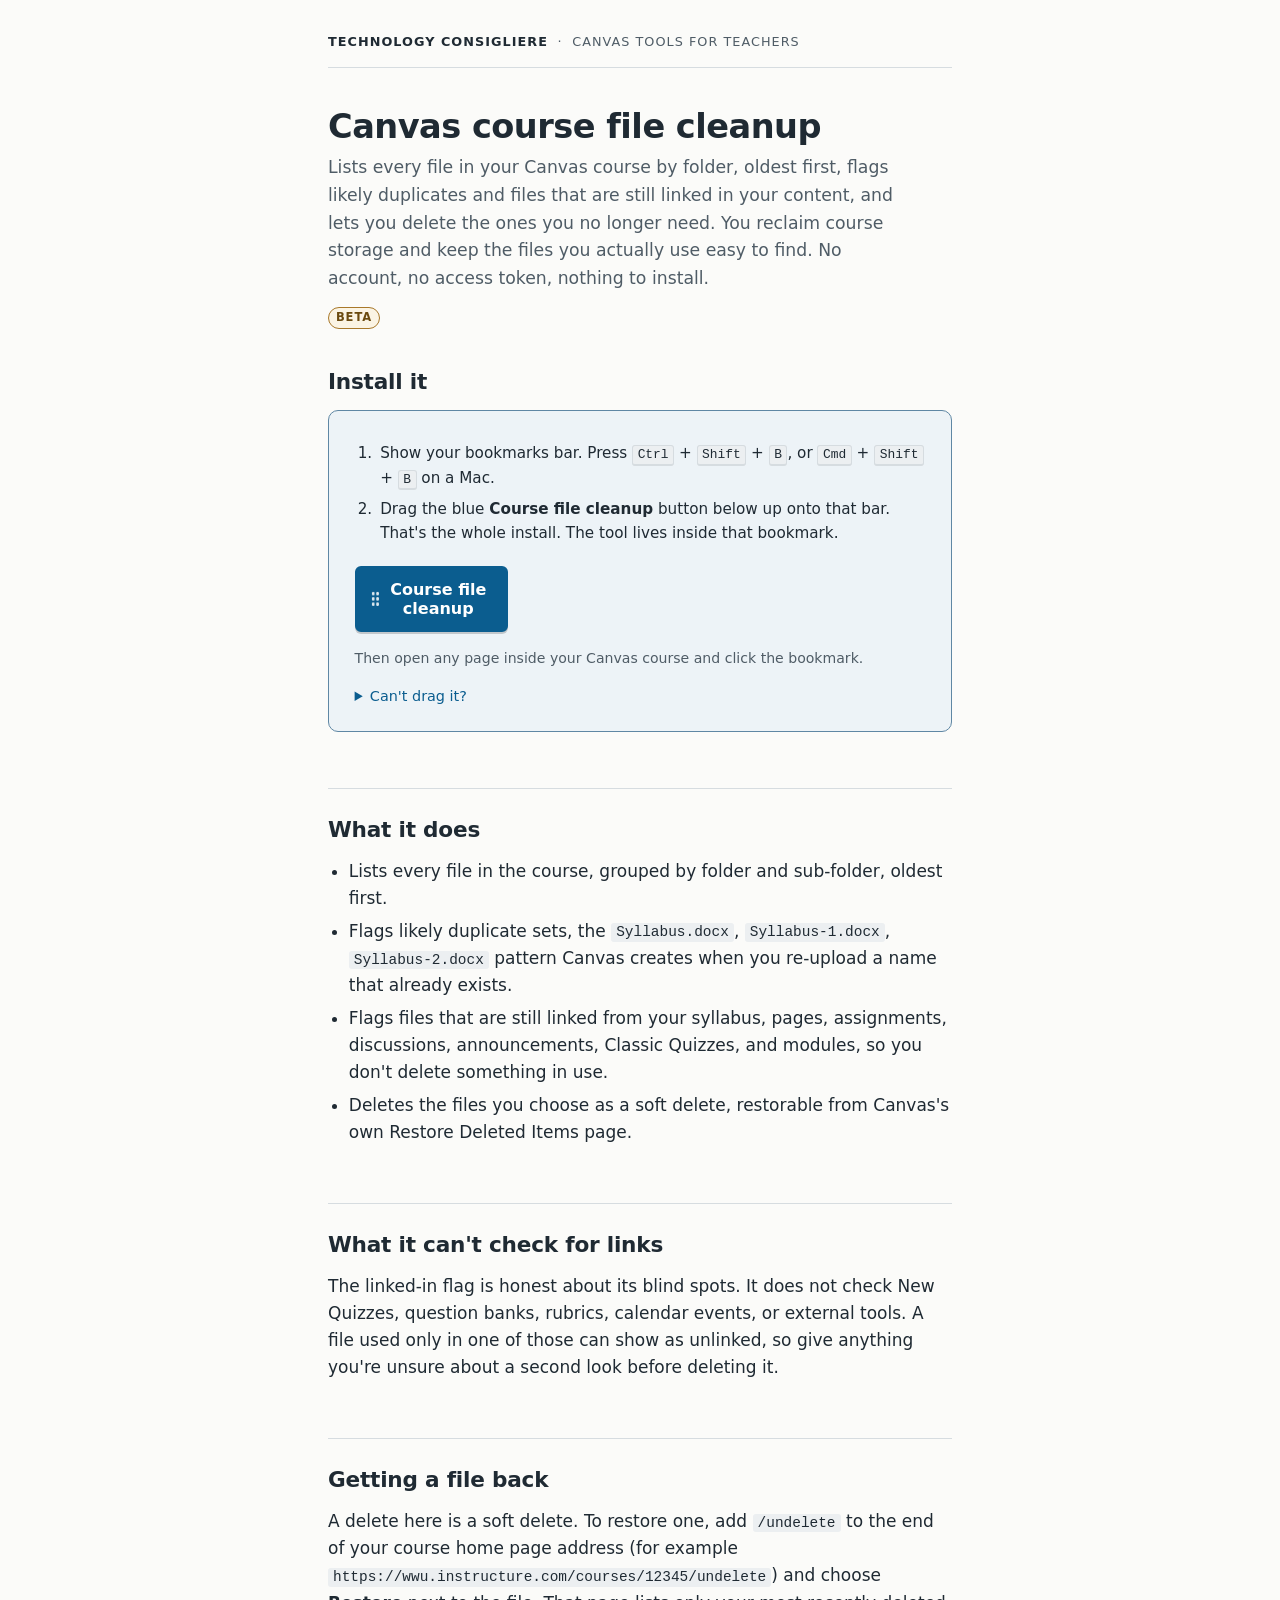
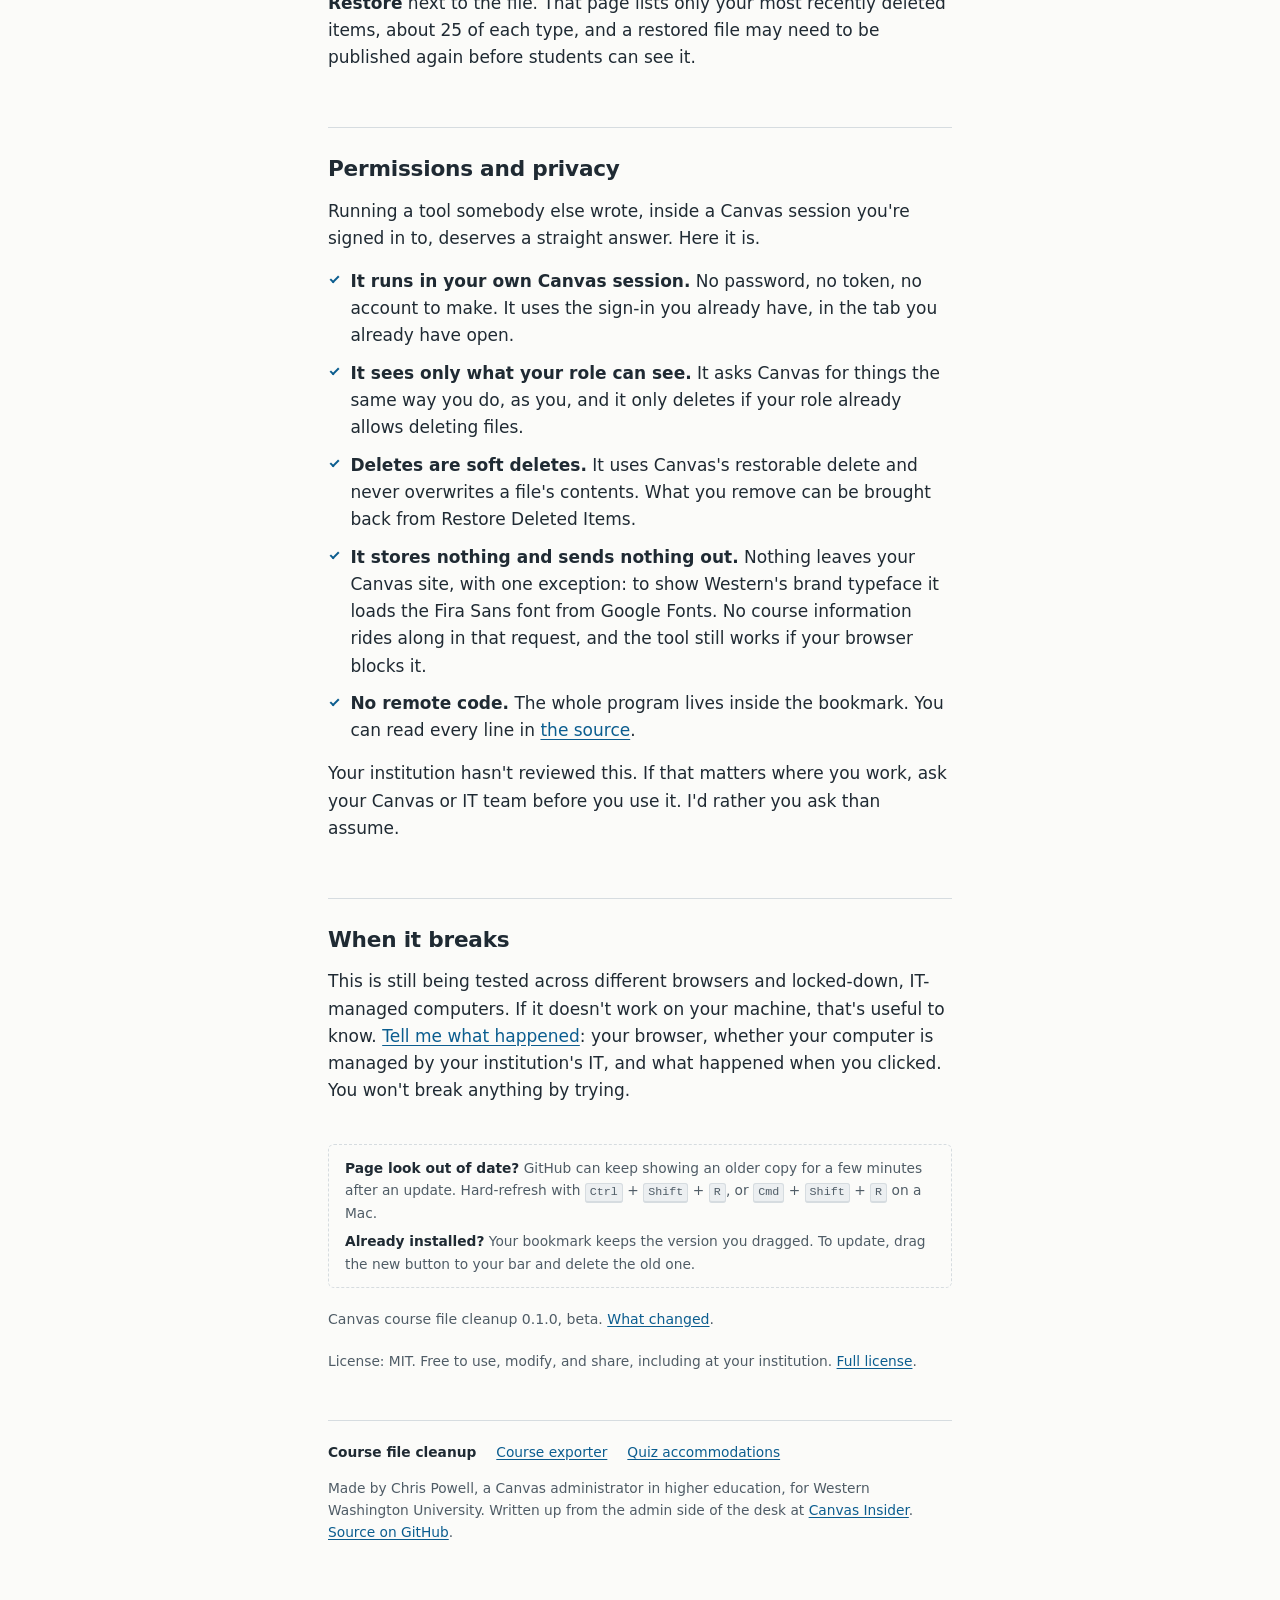
==== index.html @ 3b4cde3e "CanvCleanup 0.1.0: Canvas course file cleanup bookmarklet Teacher-facing tool to list course files b" ====
<!doctype html>
<html lang="en">
<head>
<meta charset="utf-8">
<meta name="viewport" content="width=device-width, initial-scale=1">
<title>Canvas course file cleanup · Technology Consigliere</title>
<meta http-equiv="refresh" content="0; url=teacher/install-filecleanup.html">
<link rel="canonical" href="teacher/install-filecleanup.html">
</head>
<body>
<p>Redirecting to <a href="teacher/install-filecleanup.html">the Canvas course file cleanup install page</a>.</p>
</body>
</html>
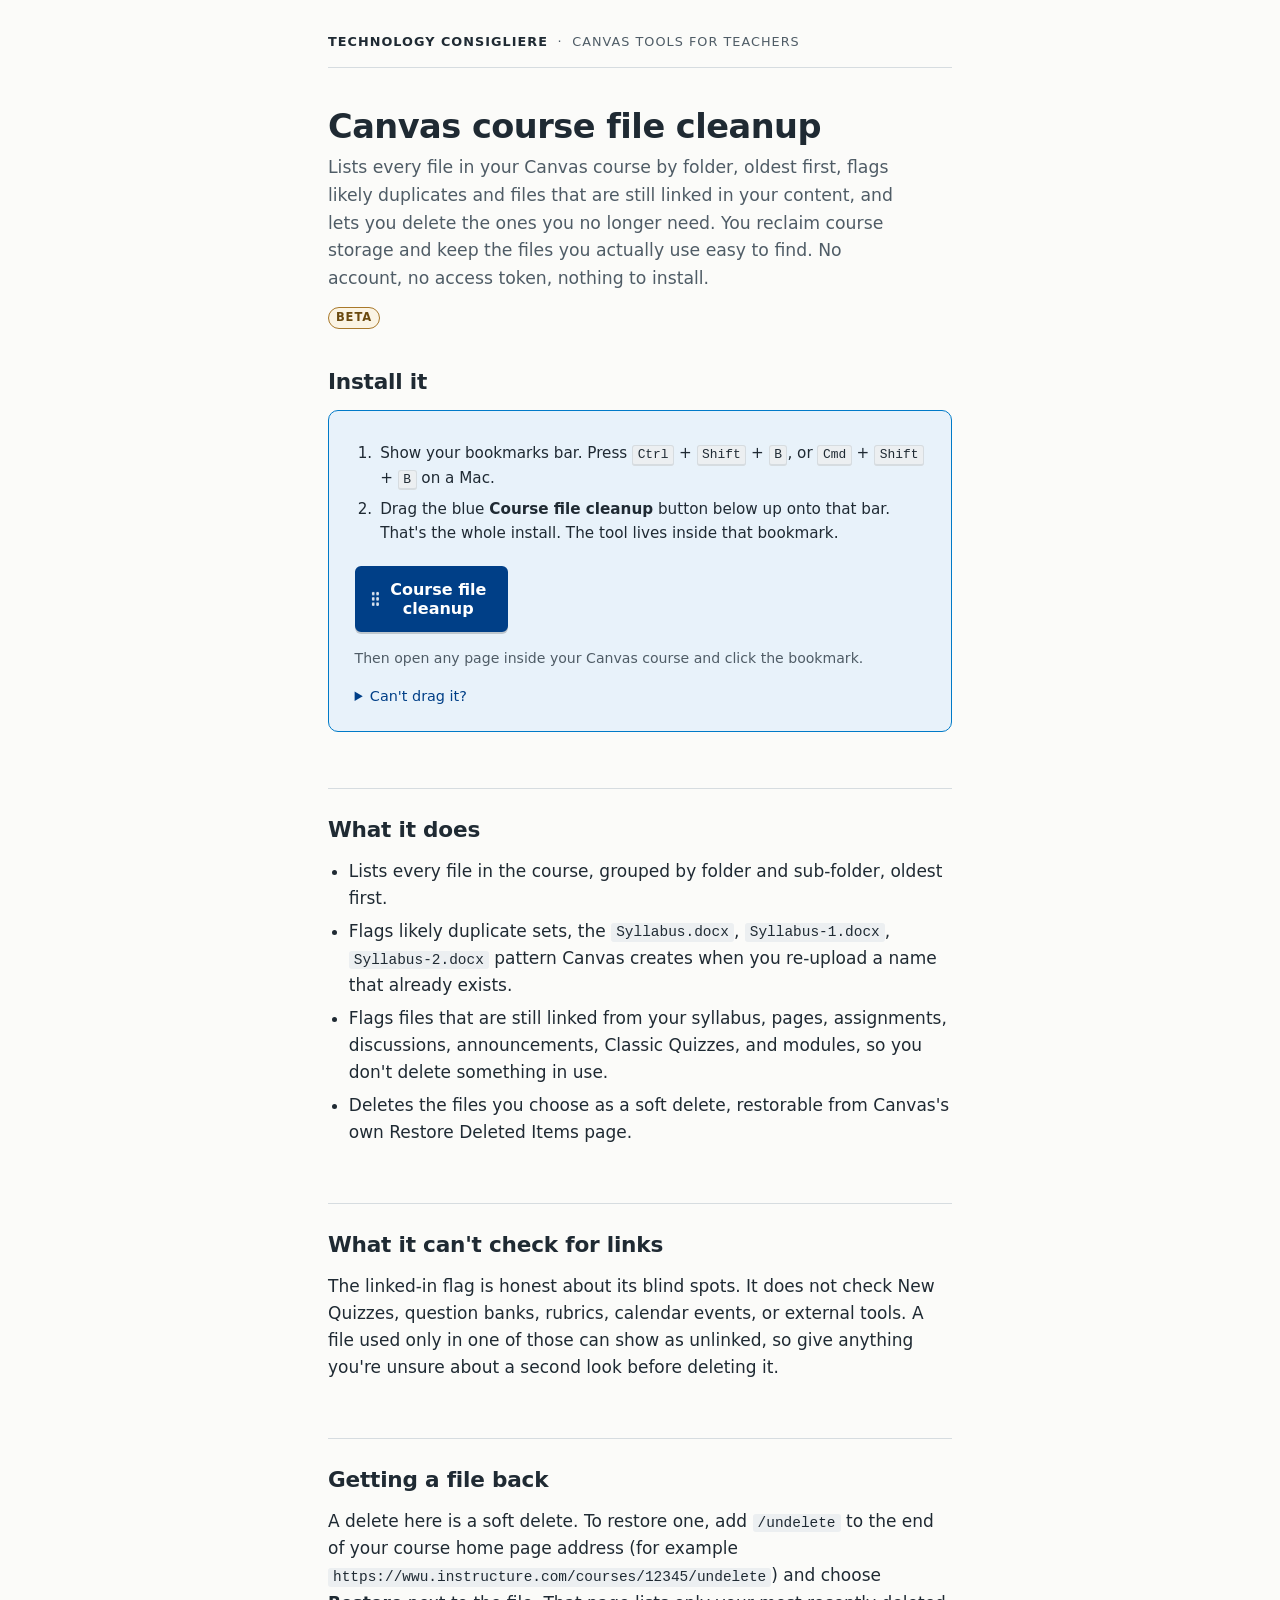
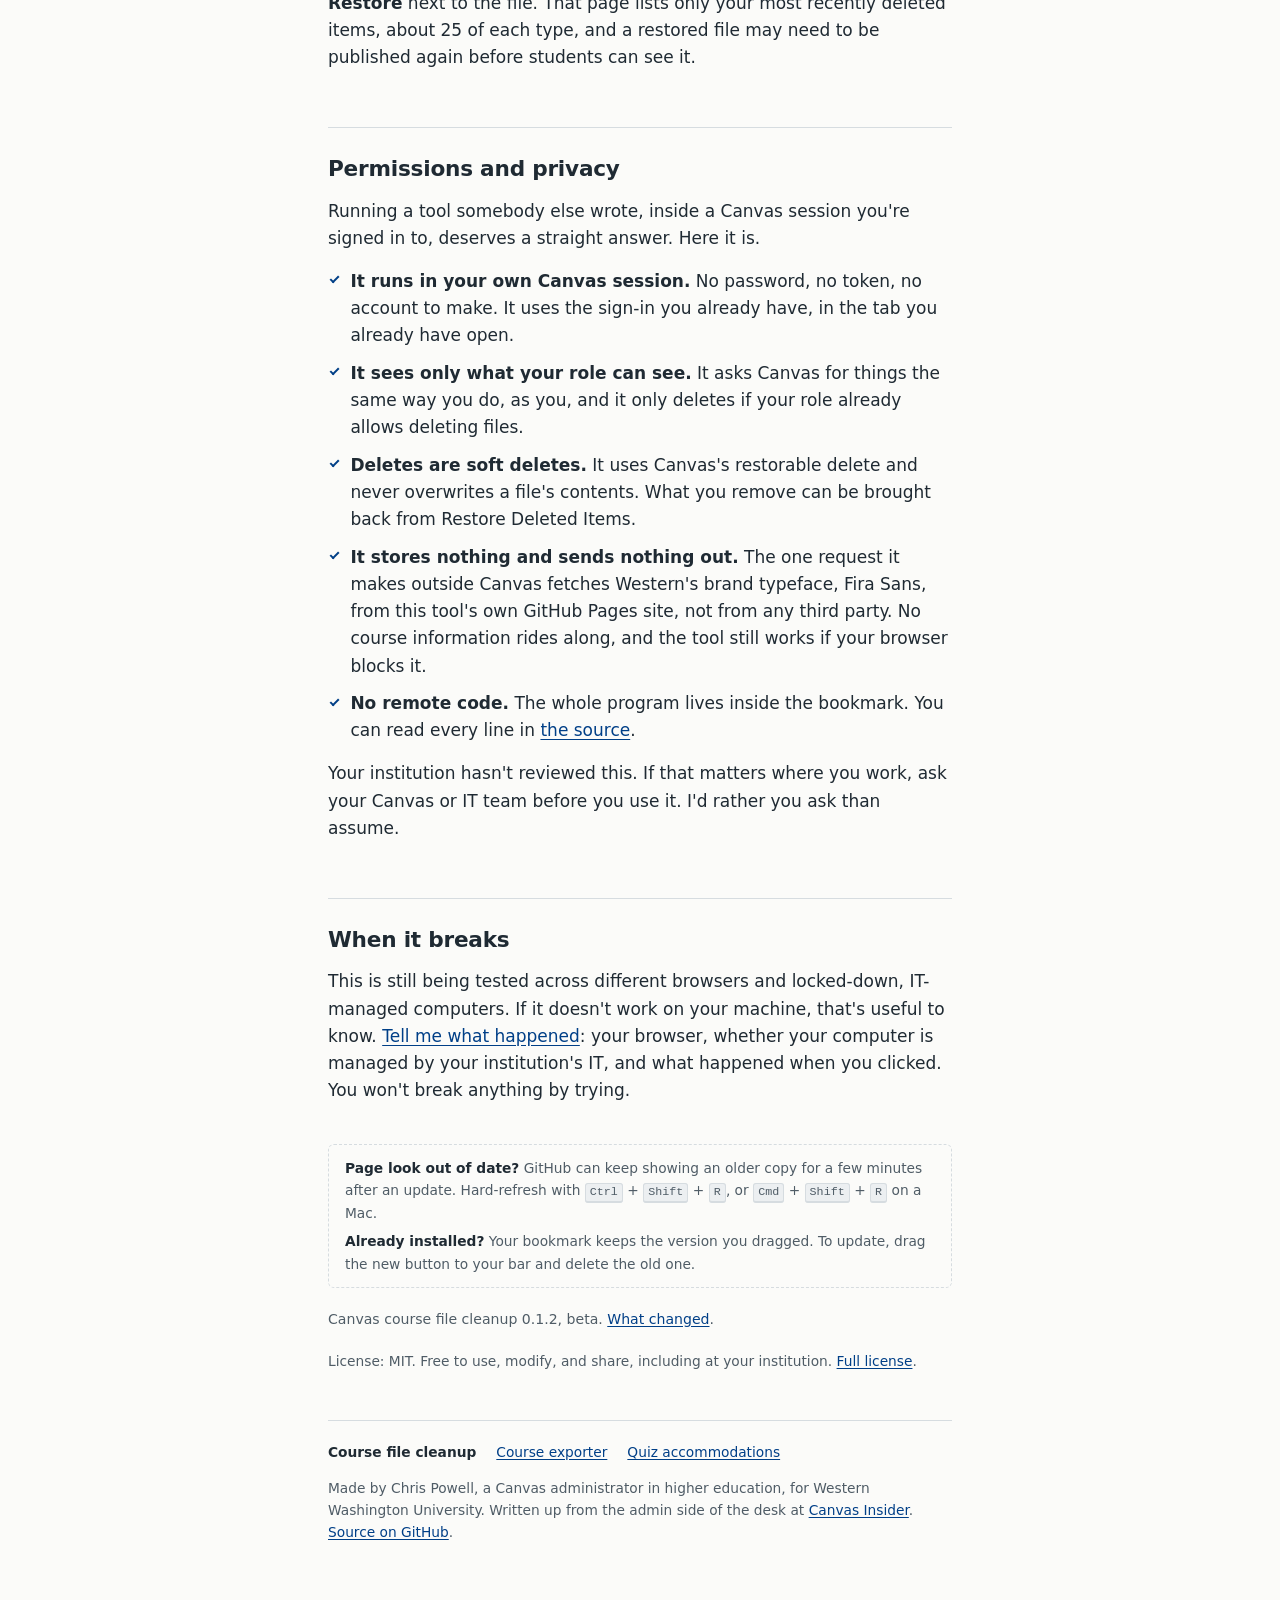
==== commit d79cdccb: "Short URL: install page now lives at the repo root The old /teacher/ address redirects here, so link" ====
--- a/index.html
+++ b/index.html
@@ -3,11 +3,393 @@
 <head>
 <meta charset="utf-8">
 <meta name="viewport" content="width=device-width, initial-scale=1">
+<meta name="color-scheme" content="light dark">
+<link rel="canonical" href="https://techconsigliere.github.io/CanvCleanup/">
 <title>Canvas course file cleanup · Technology Consigliere</title>
-<meta http-equiv="refresh" content="0; url=teacher/install-filecleanup.html">
-<link rel="canonical" href="teacher/install-filecleanup.html">
+<meta name="description" content="List every file in a Canvas course by folder, flag duplicates and files still linked in your content, and delete the ones you no longer need. Reclaim course storage. One bookmark, no account, no token.">
+<!-- TC:STYLE -->
+<style>
+/* Fira Sans (SIL OFL), self-hosted and subsetted. WWU brand face, zero external calls. */
+@font-face{font-family:"Fira Sans";font-style:normal;font-weight:400;font-display:swap;src:url("/CanvCleanup/fonts/FiraSans-Regular.woff") format("woff");}
+@font-face{font-family:"Fira Sans";font-style:normal;font-weight:500;font-display:swap;src:url("/CanvCleanup/fonts/FiraSans-Medium.woff") format("woff");}
+@font-face{font-family:"Fira Sans";font-style:normal;font-weight:600;font-display:swap;src:url("/CanvCleanup/fonts/FiraSans-SemiBold.woff") format("woff");}
+@font-face{font-family:"Fira Sans";font-style:normal;font-weight:700;font-display:swap;src:url("/CanvCleanup/fonts/FiraSans-Bold.woff") format("woff");}
+
+/* tc-design 1.0.0
+   Technology Consigliere install-page system.
+   Canonical copy. tc_build.py inlines this into every page between the
+   TC:STYLE markers, so each published page is one self-contained file:
+   no external stylesheet, no web fonts, no JavaScript. Edit here, rebuild,
+   never hand-edit the inlined copy. */
+
+:root {
+  color-scheme: light dark;
+
+  --tc-paper: #fbfbf9;
+  --tc-surface: #ffffff;
+  --tc-ink: #1f2a33;
+  --tc-muted: #4f5c66;
+  --tc-rule: #d6dce0;
+  --tc-accent: #003f87;
+  --tc-accent-ink: #ffffff;
+  --tc-accent-hover: #002f66;
+  --tc-wash: #e8f2fa;
+  --tc-wash-rule: #007ac8;
+  --tc-code-bg: #eceff1;
+  --tc-caution-bg: #fbf4e4;
+  --tc-caution-rule: #a8782a;
+  --tc-caution-ink: #6b4a0f;
+  --tc-danger-bg: #fbeef0;
+  --tc-danger-rule: #b4233c;
+  --tc-danger-ink: #8c1a2e;
+  --tc-focus: #003f87;
+
+  /* Sans everywhere: the "serif" slot is mapped to the sans stack on purpose. */
+  --tc-serif: "Fira Sans", system-ui, -apple-system, "Segoe UI", Roboto, Arial, sans-serif;
+  --tc-sans: "Fira Sans", system-ui, -apple-system, "Segoe UI", Roboto, Arial, sans-serif;
+  --tc-mono: ui-monospace, "Cascadia Mono", Consolas, Menlo, monospace;
+
+  --tc-measure: 42rem;
+  --tc-radius: 6px;
+}
+
+@media (prefers-color-scheme: dark) {
+  :root:not([data-theme="light"]) {
+    --tc-paper: #14181b;
+    --tc-surface: #1b2126;
+    --tc-ink: #e4e8eb;
+    --tc-muted: #a7b2ba;
+    --tc-rule: #313a41;
+    --tc-accent: #7cbde8;
+    --tc-accent-ink: #0c1a24;
+    --tc-accent-hover: #a3d2f1;
+    --tc-wash: #182630;
+    --tc-wash-rule: #4f7896;
+    --tc-code-bg: #242b31;
+    --tc-caution-bg: #2a2416;
+    --tc-caution-rule: #c9a24a;
+    --tc-caution-ink: #e8cb85;
+    --tc-danger-bg: #2e1a1f;
+    --tc-danger-rule: #e0697f;
+    --tc-danger-ink: #f2a3b1;
+    --tc-focus: #a3d2f1;
+  }
+}
+:root[data-theme="dark"] {
+  --tc-paper: #14181b;
+  --tc-surface: #1b2126;
+  --tc-ink: #e4e8eb;
+  --tc-muted: #a7b2ba;
+  --tc-rule: #313a41;
+  --tc-accent: #7cbde8;
+  --tc-accent-ink: #0c1a24;
+  --tc-accent-hover: #a3d2f1;
+  --tc-wash: #182630;
+  --tc-wash-rule: #4f7896;
+  --tc-code-bg: #242b31;
+  --tc-caution-bg: #2a2416;
+  --tc-caution-rule: #c9a24a;
+  --tc-caution-ink: #e8cb85;
+  --tc-danger-bg: #2e1a1f;
+  --tc-danger-rule: #e0697f;
+  --tc-danger-ink: #f2a3b1;
+  --tc-focus: #a3d2f1;
+}
+
+/* ---- Base ---- */
+*, *::before, *::after { box-sizing: border-box; }
+html { -webkit-text-size-adjust: 100%; }
+body {
+  margin: 0;
+  background: var(--tc-paper);
+  color: var(--tc-ink);
+  font: 17px/1.6 var(--tc-serif);
+}
+.tc-page { max-width: var(--tc-measure); margin: 0 auto; padding: 2rem 1.5rem 5rem; }
+p { margin: 0 0 1rem; }
+a { color: var(--tc-accent); text-underline-offset: 0.15em; }
+a:hover { color: var(--tc-accent-hover); }
+:focus-visible { outline: 3px solid var(--tc-focus); outline-offset: 3px; border-radius: 2px; }
+ul, ol { padding-left: 1.3rem; margin: 0 0 1rem; }
+li { margin: 0.35rem 0; }
+strong, b { font-weight: 650; }
+
+h1, h2, h3 { font-family: var(--tc-serif); font-weight: 600; color: var(--tc-ink); }
+h1 { font-size: 2.1rem; line-height: 1.15; letter-spacing: -0.015em; margin: 0 0 0.5rem; }
+h2 {
+  font-size: 1.35rem; line-height: 1.25; letter-spacing: -0.01em;
+  margin: 3.5rem 0 0.9rem; padding-top: 1.75rem; border-top: 1px solid var(--tc-rule);
+}
+h3 { font-size: 1.05rem; line-height: 1.3; margin: 2rem 0 0.4rem; }
+.tc-first { border-top: 0; padding-top: 0; margin-top: 2.5rem; }
+
+code, kbd {
+  font-family: var(--tc-mono); font-size: 0.85em;
+  background: var(--tc-code-bg); padding: 0.1em 0.35em; border-radius: 3px;
+}
+kbd { border: 1px solid var(--tc-rule); border-bottom-width: 2px; white-space: nowrap; }
+pre {
+  font-family: var(--tc-mono); font-size: 0.82rem; line-height: 1.5;
+  background: var(--tc-code-bg); padding: 0.9rem 1rem; border-radius: var(--tc-radius);
+  overflow-x: auto; margin: 0 0 1rem;
+}
+pre code { background: none; padding: 0; font-size: inherit; }
+
+/* UI text uses the sans stack; reading text stays serif. */
+.tc-mast, .tc-lede-row, .tc-steps, .tc-drag-note, .tc-facts, .tc-refresh,
+.tc-changelog, .tc-license, .tc-foot, .tc-badge, .tc-grab, .tc-skip, .tc-note__label {
+  font-family: var(--tc-sans);
+}
+
+/* ---- Skip link ---- */
+.tc-skip {
+  position: absolute; left: 1rem; top: -4rem; z-index: 10;
+  background: var(--tc-surface); color: var(--tc-accent);
+  padding: 0.5rem 0.9rem; border: 2px solid var(--tc-focus); border-radius: var(--tc-radius);
+}
+.tc-skip:focus { top: 1rem; }
+
+/* ---- Masthead: the family mark ---- */
+.tc-mast {
+  display: flex; flex-wrap: wrap; align-items: baseline; gap: 0.25rem 0.6rem;
+  font-size: 0.8rem; letter-spacing: 0.08em; text-transform: uppercase;
+  color: var(--tc-muted); padding-bottom: 0.9rem; margin-bottom: 2.5rem;
+  border-bottom: 1px solid var(--tc-rule);
+}
+.tc-mast a { color: var(--tc-ink); text-decoration: none; font-weight: 650; }
+.tc-mast a:hover { text-decoration: underline; }
+
+/* ---- Title block ---- */
+.tc-lede { color: var(--tc-muted); font-size: 1.08rem; max-width: 36rem; margin: 0 0 0.9rem; }
+.tc-lede-row { display: flex; flex-wrap: wrap; gap: 0.5rem; align-items: center; margin: 0 0 2rem; }
+
+/* ---- Beta badge ---- */
+.tc-badge {
+  display: inline-block; font-size: 0.72rem; font-weight: 700; line-height: 1;
+  letter-spacing: 0.08em; text-transform: uppercase;
+  padding: 0.35em 0.6em; border-radius: 999px;
+  color: var(--tc-caution-ink); background: var(--tc-caution-bg);
+  border: 1px solid var(--tc-caution-rule); vertical-align: 0.2em;
+}
+h2 .tc-badge, h1 .tc-badge { margin-left: 0.5rem; }
+
+/* ---- Install panel: the point of the page ---- */
+.tc-install {
+  background: var(--tc-wash); border: 1px solid var(--tc-wash-rule);
+  border-radius: 10px; padding: 1.5rem 1.6rem 1.4rem; margin: 0 0 1.25rem;
+}
+.tc-steps { margin: 0 0 1.25rem; padding-left: 1.4rem; font-size: 0.95rem; }
+.tc-steps li { margin: 0.4rem 0; padding-left: 0.2rem; }
+.tc-grab {
+  display: inline-flex; align-items: center; gap: 0.65rem;
+  background: var(--tc-accent); color: var(--tc-accent-ink);
+  border: 2px solid var(--tc-accent); border-radius: var(--tc-radius);
+  font-size: 1rem; font-weight: 700; text-decoration: none;
+  padding: 0.75rem 1.25rem 0.75rem 0.9rem; cursor: grab;
+  box-shadow: 0 2px 0 rgba(0, 0, 0, 0.18);
+}
+.tc-grab::before {
+  /* grip dots: decorative, never part of the bookmark name */
+  content: ""; flex: none; width: 0.55rem; height: 1rem; opacity: 0.85;
+  background-image: radial-gradient(currentColor 1.3px, transparent 1.6px);
+  background-size: 0.275rem 0.33rem;
+}
+.tc-grab:hover { background: var(--tc-accent-hover); border-color: var(--tc-accent-hover); color: var(--tc-accent-ink); }
+.tc-grab:active { cursor: grabbing; transform: translateY(1px); box-shadow: none; }
+.tc-grab:focus-visible { outline-offset: 4px; }
+.tc-drag-note { font-size: 0.88rem; color: var(--tc-muted); margin: 0.9rem 0 0; }
+.tc-grab__t { display: inline-block; line-height: 1.2; text-align: center; }
+.tc-install details { margin-top: 1rem; font-size: 0.9rem; font-family: var(--tc-sans); }
+.tc-install summary { cursor: pointer; color: var(--tc-accent); }
+.tc-install details p, .tc-install details ol { margin-top: 0.6rem; }
+
+/* ---- Facts: version, runs on, needs, last tested ---- */
+.tc-facts {
+  display: grid; grid-template-columns: max-content 1fr; gap: 0.2rem 1rem;
+  font-size: 0.88rem; color: var(--tc-muted);
+  border-left: 3px solid var(--tc-rule); padding: 0.2rem 0 0.2rem 0.9rem; margin: 0 0 1.75rem;
+}
+.tc-facts dt { color: var(--tc-ink); font-weight: 650; }
+.tc-facts dd { margin: 0; }
+
+/* ---- What it does / what it can't do ---- */
+.tc-scope { display: grid; gap: 0.5rem 2rem; margin: 0 0 1rem; }
+@media (min-width: 40rem) { .tc-scope { grid-template-columns: 1fr 1fr; } }
+.tc-scope h3 { margin-top: 1rem; }
+.tc-scope ul { font-size: 0.97rem; }
+
+/* ---- Notes: info, caution, danger ---- */
+.tc-note {
+  border-left: 4px solid var(--tc-wash-rule); background: var(--tc-wash);
+  padding: 1rem 1.15rem; margin: 1.5rem 0; font-size: 0.97rem; border-radius: 0 var(--tc-radius) var(--tc-radius) 0;
+}
+.tc-note > :last-child { margin-bottom: 0; }
+.tc-note__label {
+  display: block; font-size: 0.75rem; font-weight: 700; letter-spacing: 0.08em;
+  text-transform: uppercase; margin: 0 0 0.4rem;
+}
+.tc-note--caution { background: var(--tc-caution-bg); border-left-color: var(--tc-caution-rule); }
+.tc-note--caution .tc-note__label { color: var(--tc-caution-ink); }
+.tc-note--danger { background: var(--tc-danger-bg); border-left-color: var(--tc-danger-rule); }
+.tc-note--danger .tc-note__label { color: var(--tc-danger-ink); }
+
+/* ---- Permissions and privacy ---- */
+.tc-trust ul { list-style: none; padding: 0; }
+.tc-trust li { padding-left: 1.4rem; position: relative; margin: 0.65rem 0; }
+.tc-trust li::before {
+  content: ""; position: absolute; left: 0.1rem; top: 0.5em;
+  width: 0.55rem; height: 0.3rem; border: solid var(--tc-accent);
+  border-width: 0 0 2px 2px; transform: rotate(-45deg);
+}
+
+/* ---- Stale-page note ---- */
+.tc-refresh {
+  font-size: 0.86rem; color: var(--tc-muted);
+  border: 1px dashed var(--tc-rule); border-radius: var(--tc-radius);
+  padding: 0.75rem 1rem; margin: 2.5rem 0 0;
+}
+.tc-refresh p { margin: 0 0 0.4rem; }
+.tc-refresh p:last-child { margin: 0; }
+.tc-refresh strong { color: var(--tc-ink); }
+
+/* ---- Version and changelog ---- */
+.tc-changelog { font-size: 0.88rem; color: var(--tc-muted); margin: 1.25rem 0 0; }
+.tc-changelog summary { cursor: pointer; }
+.tc-changelog summary strong { color: var(--tc-ink); }
+.tc-changelog ul { margin-top: 0.6rem; }
+
+/* ---- License and footer ---- */
+.tc-license { font-size: 0.86rem; color: var(--tc-muted); margin: 1.25rem 0 0; }
+.tc-foot {
+  margin-top: 3rem; padding-top: 1.25rem; border-top: 1px solid var(--tc-rule);
+  font-size: 0.86rem; color: var(--tc-muted);
+}
+.tc-foot nav ul { list-style: none; padding: 0; margin: 0 0 0.9rem; display: flex; flex-wrap: wrap; gap: 0.3rem 1.25rem; }
+.tc-foot nav li { margin: 0; }
+.tc-foot [aria-current="page"] { color: var(--tc-ink); font-weight: 650; text-decoration: none; }
+.tc-foot p { margin: 0 0 0.4rem; }
+
+/* ---- Choice cards (switchboard pages) ---- */
+.tc-choices { display: grid; gap: 1rem; margin: 0 0 1.5rem; }
+@media (min-width: 40rem) { .tc-choices { grid-template-columns: 1fr 1fr; } }
+.tc-choice {
+  border: 1px solid var(--tc-rule); background: var(--tc-surface);
+  border-radius: 10px; padding: 1.15rem 1.25rem;
+}
+.tc-choice h2 { border: 0; padding: 0; margin: 0 0 0.5rem; font-size: 1.15rem; }
+.tc-choice p { font-size: 0.97rem; }
+.tc-choice > :last-child { margin-bottom: 0; }
+
+/* ---- Tables ---- */
+.tc-table-wrap { overflow-x: auto; margin: 0 0 1.25rem; }
+table { border-collapse: collapse; width: 100%; font-size: 0.92rem; font-family: var(--tc-sans); }
+th, td { text-align: left; vertical-align: top; padding: 0.5rem 0.75rem 0.5rem 0; border-bottom: 1px solid var(--tc-rule); }
+thead th { color: var(--tc-muted); font-weight: 650; }
+tbody th { font-weight: 650; }
+
+/* ---- Phone ---- */
+@media (max-width: 30rem) {
+  body { font-size: 16.5px; }
+  .tc-page { padding: 1.25rem 1rem 4rem; }
+  h1 { font-size: 1.75rem; }
+  h2 { font-size: 1.25rem; }
+  .tc-install { padding: 1.15rem 1rem; }
+  .tc-grab { display: flex; justify-content: center; }
+}
+
+@media (prefers-reduced-motion: reduce) { * { transition: none !important; } }
+@media print { .tc-install, .tc-skip, .tc-refresh { display: none; } a { color: inherit; } }
+
+/* ---- Screen-reader-only text ---- */
+.tc-sr {
+  position: absolute; width: 1px; height: 1px; padding: 0; margin: -1px;
+  overflow: hidden; clip: rect(0 0 0 0); white-space: nowrap; border: 0;
+}
+</style>
+<!-- /TC:STYLE -->
 </head>
 <body>
-<p>Redirecting to <a href="teacher/install-filecleanup.html">the Canvas course file cleanup install page</a>.</p>
+<a class="tc-skip" href="#install">Skip to the install button</a>
+<div class="tc-page">
+
+<header class="tc-mast">
+  <a href="https://github.com/techconsigliere">Technology Consigliere</a>
+  <span aria-hidden="true">·</span>
+  <span>Canvas tools for teachers</span>
+</header>
+
+<main>
+  <h1>Canvas course file cleanup</h1>
+  <p class="tc-lede">Lists every file in your Canvas course by folder, oldest first, flags likely duplicates and files that are still linked in your content, and lets you delete the ones you no longer need. You reclaim course storage and keep the files you actually use easy to find. No account, no access token, nothing to install.</p>
+  <div class="tc-lede-row"><span class="tc-badge">Beta</span></div>
+
+  <h2 class="tc-first">Install it</h2>
+  <div class="tc-install" id="install">
+    <ol class="tc-steps">
+      <li>Show your bookmarks bar. Press <kbd>Ctrl</kbd> + <kbd>Shift</kbd> + <kbd>B</kbd>, or <kbd>Cmd</kbd> + <kbd>Shift</kbd> + <kbd>B</kbd> on a Mac.</li>
+      <li>Drag the blue <strong>Course file cleanup</strong> button below up onto that bar. That's the whole install. The tool lives inside that bookmark.</li>
+    </ol>
+    <!-- TC:BOOKMARKLET src="teacher/filecleanup.bookmarklet.txt" label="Course file / cleanup" -->
+<a class="tc-grab" href="javascript:/*%0A%20*%20Canvas%20Course%20File%20Cleanup,%20teacher-facing%20bookmarklet%20%28source%29%0A%20*%20Styled%20to%20Western%20Washington%20University%20brand%20guidelines%0A%20*%20%28marcom.wwu.edu/colors,%20marcom.wwu.edu/typography%29.%0A%20*%0A%20*%20Lists%20every%20file%20in%20the%20current%20course,%20grouped%20by%20folder/sub-folder%20and%0A%20*%20sorted%20oldest%20to%20newest,%20flags%20likely%20duplicates%20%28Canvas%27s%20%22name-1.docx%22%0A%20*%20renaming%29,%20flags%20files%20that%20are%20linked%20from%20course%20content,%20and%20lets%20the%0A%20*%20teacher%20soft-delete%20selected%20files.%20Deleted%20files%20remain%20restorable%20via%0A%20*%20/courses/:id/undelete%20%28subject%20to%20that%20page%27s%20limits%29.%0A%20*%0A%20*%20Runs%20in%20the%20teacher%27s%20own%20browser%20session%20with%20their%20own%20Canvas%0A%20*%20permissions.%20No%20tokens,%20nothing%20stored.%20The%20only%20request%20outside%20Canvas%20is%0A%20*%20the%20brand%20font,%20served%20from%20the%20tool%27s%20own%20GitHub%20Pages%20site%20%28LOAD_BRAND_FONT%29.%0A%20*/%0A%28async%20%28%29%20=%3E%20%7B%0A%20%20%27use%20strict%27;%0A%0A%20%20//%20----%20Configuration%20-------------------------------------------------------%0A%20%20//%20Instructure%20doesn%27t%20officially%20document%20/undelete,%20so%20point%20this%20at%20a%0A%20%20//%20WWU-maintained%20explainer.%20Leave%20%27%27%20to%20hide%20the%20link.%0A%20%20const%20HELP_URL%20=%20%27%27;%0A%20%20const%20HELP_LABEL%20=%20%27Learn%20more%20about%20restoring%20deleted%20items%27;%0A%20%20//%20Loads%20Fira%20Sans%20%28WWU%27s%20official%20sans-serif%29%20from%20this%20tool%27s%20own%20GitHub%20Pages.%20If%20set%20to%0A%20%20//%20false,%20or%20if%20Canvas%27s%20Content%20Security%20Policy%20blocks%20it,%20the%20tool%20falls%0A%20%20//%20back%20to%20the%20system%20font%20and%20still%20works.%0A%20%20const%20LOAD_BRAND_FONT%20=%20true;%0A%20%20//%20Community%20reports%20say%20Restore%20Deleted%20Items%20lists%20~25%20recent%20items%20per%20type.%0A%20%20const%20UNDELETE_LIST_LIMIT%20=%2025;%0A%20%20const%20CONCURRENCY%20=%204;%0A%0A%20%20const%20TOOL_ID%20=%20%27cfc-file-cleanup%27;%0A%20%20if%20%28window.__cfcCleanupAbort%29%20window.__cfcCleanupAbort.stop%20=%20true;%0A%20%20const%20abortRef%20=%20%28window.__cfcCleanupAbort%20=%20%7B%20stop:%20false%20%7D%29;%0A%20%20document.querySelectorAll%28%27%5Bdata-cfc-bg%5D%27%29.forEach%28%28n%29%20=%3E%20%7B%20n.removeAttribute%28%27aria-hidden%27%29;%20n.removeAttribute%28%27data-cfc-bg%27%29;%20%7D%29;%0A%20%20document.getElementById%28TOOL_ID%29?.remove%28%29;%0A%20%20document.getElementById%28TOOL_ID%20+%20%27-style%27%29?.remove%28%29;%0A%0A%20%20const%20courseMatch%20=%20location.pathname.match%28/%5E%5C/courses%5C/%28%5Cd+%29/%29;%0A%20%20if%20%28!courseMatch%29%20%7B%0A%20%20%20%20alert%28%27Course%20File%20Cleanup:%20open%20any%20page%20inside%20a%20Canvas%20course,%20then%20click%20the%20bookmarklet%20again.%27%29;%0A%20%20%20%20return;%0A%20%20%7D%0A%20%20const%20courseId%20=%20courseMatch%5B1%5D;%0A%20%20const%20origin%20=%20location.origin;%0A%20%20const%20courseUrl%20=%20%60$%7Borigin%7D/courses/$%7BcourseId%7D%60;%0A%20%20const%20undeleteUrl%20=%20%60$%7BcourseUrl%7D/undelete%60;%0A%0A%20%20//%20----%20Small%20helpers%20-------------------------------------------------------%0A%20%20const%20el%20=%20%28tag,%20props%20=%20%7B%7D,%20...kids%29%20=%3E%20%7B%0A%20%20%20%20const%20n%20=%20document.createElement%28tag%29;%0A%20%20%20%20for%20%28const%20%5Bk,%20v%5D%20of%20Object.entries%28props%29%29%20%7B%0A%20%20%20%20%20%20if%20%28v%20==%20null%20%7C%7C%20v%20===%20false%29%20continue;%0A%20%20%20%20%20%20if%20%28k%20===%20%27text%27%29%20n.textContent%20=%20v;%0A%20%20%20%20%20%20else%20if%20%28k%20===%20%27class%27%29%20n.className%20=%20v;%0A%20%20%20%20%20%20else%20if%20%28k.startsWith%28%27on%27%29%29%20n.addEventListener%28k.slice%282%29,%20v%29;%0A%20%20%20%20%20%20else%20n.setAttribute%28k,%20v%20===%20true%20?%20%27%27%20:%20v%29;%0A%20%20%20%20%7D%0A%20%20%20%20for%20%28const%20kid%20of%20kids.flat%28%29%29%20if%20%28kid%20!=%20null%20%26%26%20kid%20!==%20false%29%20n.append%28kid%29;%0A%20%20%20%20return%20n;%0A%20%20%7D;%0A%0A%20%20//%20Inline%20SVG%20icons%20%28stroke%20style,%20inherit%20text%20color%29.%20aria-hidden%20because%0A%20%20//%20every%20icon%20sits%20next%20to%20visible%20text%20or%20an%20aria-label.%0A%20%20const%20ICONS%20=%20%7B%0A%20%20%20%20close:%20%27%3Cpath%20d=%22M6%206l12%2012M18%206L6%2018%22/%3E%27,%0A%20%20%20%20folder:%20%27%3Cpath%20d=%22M3%207a2%202%200%200%201%202-2h4l2%202h8a2%202%200%200%201%202%202v8a2%202%200%200%201-2%202H5a2%202%200%200%201-2-2z%22/%3E%27,%0A%20%20%20%20chevron:%20%27%3Cpath%20d=%22M6%209l6%206%206-6%22/%3E%27,%0A%20%20%20%20trash:%20%27%3Cpath%20d=%22M4%207h16M10%2011v6M14%2011v6M9%207V4h6v3M6%207l1%2013h10l1-13%22/%3E%27,%0A%20%20%20%20link:%20%27%3Cpath%20d=%22M10%2014a4%204%200%200%200%205.7%200l3-3a4%204%200%200%200-5.7-5.7l-1%201M14%2010a4%204%200%200%200-5.7%200l-3%203a4%204%200%200%200%205.7%205.7l1-1%22/%3E%27,%0A%20%20%20%20copy:%20%27%3Crect%20x=%228%22%20y=%228%22%20width=%2212%22%20height=%2212%22%20rx=%222%22/%3E%3Cpath%20d=%22M16%208V6a2%202%200%200%200-2-2H6a2%202%200%200%200-2%202v8a2%202%200%200%200%202%202h2%22/%3E%27,%0A%20%20%20%20restore:%20%27%3Cpath%20d=%22M3%2012a9%209%200%201%200%203-6.7L3%208M3%203v5h5%22/%3E%27,%0A%20%20%20%20warn:%20%27%3Cpath%20d=%22M12%203l10%2018H2zM12%2010v4M12%2017.5v.01%22/%3E%27,%0A%20%20%20%20check:%20%27%3Cpath%20d=%22M5%2012l5%205L20%207%22/%3E%27,%0A%20%20%20%20info:%20%27%3Ccircle%20cx=%2212%22%20cy=%2212%22%20r=%229%22/%3E%3Cpath%20d=%22M12%2011v6M12%207.5v.01%22/%3E%27,%0A%20%20%20%20external:%20%27%3Cpath%20d=%22M14%204h6v6M20%204l-9%209M18%2014v5a1%201%200%200%201-1%201H5a1%201%200%200%201-1-1V7a1%201%200%200%201%201-1h5%22/%3E%27,%0A%20%20%7D;%0A%20%20const%20icon%20=%20%28name,%20size%20=%2018%29%20=%3E%20%7B%0A%20%20%20%20const%20s%20=%20document.createElementNS%28%27http://www.w3.org/2000/svg%27,%20%27svg%27%29;%0A%20%20%20%20for%20%28const%20%5Bk,%20v%5D%20of%20Object.entries%28%7B%0A%20%20%20%20%20%20viewBox:%20%270%200%2024%2024%27,%20width:%20size,%20height:%20size,%20%27aria-hidden%27:%20%27true%27,%20focusable:%20%27false%27,%0A%20%20%20%20%20%20fill:%20%27none%27,%20stroke:%20%27currentColor%27,%20%27stroke-width%27:%20%272%27,%20%27stroke-linecap%27:%20%27round%27,%20%27stroke-linejoin%27:%20%27round%27,%0A%20%20%20%20%7D%29%29%20s.setAttribute%28k,%20v%29;%0A%20%20%20%20s.innerHTML%20=%20ICONS%5Bname%5D;%0A%20%20%20%20return%20s;%0A%20%20%7D;%0A%0A%20%20//%20Canvas%20expects%20the%20CSRF%20token%20from%20the%20_csrf_token%20cookie%20on%20any%0A%20%20//%20non-GET%20request.%20The%20cookie%20value%20is%20URI-encoded%20and%20may%20contain%20%27=%27.%0A%20%20const%20csrfToken%20=%20%28%29%20=%3E%20%7B%0A%20%20%20%20const%20c%20=%20document.cookie.split%28%27;%20%27%29.find%28%28x%29%20=%3E%20x.startsWith%28%27_csrf_token=%27%29%29;%0A%20%20%20%20return%20c%20?%20decodeURIComponent%28c.slice%28%27_csrf_token=%27.length%29%29%20:%20%27%27;%0A%20%20%7D;%0A%0A%20%20const%20sleep%20=%20%28ms%29%20=%3E%20new%20Promise%28%28r%29%20=%3E%20setTimeout%28r,%20ms%29%29;%0A%20%20const%20api%20=%20async%20%28pathOrUrl,%20opts%20=%20%7B%7D,%20attempt%20=%200%29%20=%3E%20%7B%0A%20%20%20%20const%20url%20=%20pathOrUrl.startsWith%28%27http%27%29%20?%20pathOrUrl%20:%20origin%20+%20pathOrUrl;%0A%20%20%20%20const%20res%20=%20await%20fetch%28url,%20%7B%0A%20%20%20%20%20%20credentials:%20%27same-origin%27,%0A%20%20%20%20%20%20...opts,%0A%20%20%20%20%20%20headers:%20%7B%20Accept:%20%27application/json%27,%20%27X-CSRF-Token%27:%20csrfToken%28%29,%20...%28opts.headers%20%7C%7C%20%7B%7D%29%20%7D,%0A%20%20%20%20%7D%29;%0A%20%20%20%20if%20%28!res.ok%29%20%7B%0A%20%20%20%20%20%20//%20Canvas%20throttles%20with%20429,%20or%20403%20+%20%22Rate%20Limit%20Exceeded%22.%20Back%20off%20and%0A%20%20%20%20%20%20//%20retry%20those%20and%205xx,%20but%20never%20a%20genuine%20permission/Blueprint%20403.%0A%20%20%20%20%20%20let%20rateLimited%20=%20res.status%20===%20429;%0A%20%20%20%20%20%20if%20%28res.status%20===%20403%29%20%7B%0A%20%20%20%20%20%20%20%20const%20body%20=%20await%20res.clone%28%29.text%28%29.catch%28%28%29%20=%3E%20%27%27%29;%0A%20%20%20%20%20%20%20%20rateLimited%20=%20/rate%20limit/i.test%28body%29;%0A%20%20%20%20%20%20%7D%0A%20%20%20%20%20%20if%20%28%28rateLimited%20%7C%7C%20res.status%20%3E=%20500%29%20%26%26%20attempt%20%3C%203%29%20%7B%0A%20%20%20%20%20%20%20%20await%20sleep%28600%20*%20Math.pow%282,%20attempt%29%29;%0A%20%20%20%20%20%20%20%20return%20api%28pathOrUrl,%20opts,%20attempt%20+%201%29;%0A%20%20%20%20%20%20%7D%0A%20%20%20%20%20%20const%20err%20=%20new%20Error%28%60HTTP%20$%7Bres.status%7D%60%29;%0A%20%20%20%20%20%20err.status%20=%20res.status;%0A%20%20%20%20%20%20err.rateLimited%20=%20rateLimited;%0A%20%20%20%20%20%20throw%20err;%0A%20%20%20%20%7D%0A%20%20%20%20return%20res;%0A%20%20%7D;%0A%0A%20%20const%20nextLink%20=%20%28header%29%20=%3E%20%7B%0A%20%20%20%20for%20%28const%20part%20of%20%28header%20%7C%7C%20%27%27%29.split%28%27,%27%29%29%20%7B%0A%20%20%20%20%20%20const%20m%20=%20part.match%28/%3C%28%5B%5E%3E%5D+%29%3E;%5Cs*rel=%22next%22/%29;%0A%20%20%20%20%20%20if%20%28m%29%20return%20m%5B1%5D;%0A%20%20%20%20%7D%0A%20%20%20%20return%20null;%0A%20%20%7D;%0A%0A%20%20const%20getAll%20=%20async%20%28path%29%20=%3E%20%7B%0A%20%20%20%20const%20out%20=%20%5B%5D;%0A%20%20%20%20let%20url%20=%20path;%0A%20%20%20%20while%20%28url%29%20%7B%0A%20%20%20%20%20%20const%20res%20=%20await%20api%28url%29;%0A%20%20%20%20%20%20let%20data;%0A%20%20%20%20%20%20try%20%7B%20data%20=%20await%20res.json%28%29;%20%7D%0A%20%20%20%20%20%20catch%20%28e%29%20%7B%20throw%20new%20Error%28%27Canvas%20returned%20an%20unexpected%20response%20%28you%20may%20have%20been%20signed%20out%29.%20Reload%20Canvas%20and%20try%20again.%27%29;%20%7D%0A%20%20%20%20%20%20out.push%28...%28Array.isArray%28data%29%20?%20data%20:%20%5Bdata%5D%29%29;%0A%20%20%20%20%20%20url%20=%20nextLink%28res.headers.get%28%27Link%27%29%29;%0A%20%20%20%20%7D%0A%20%20%20%20return%20out;%0A%20%20%7D;%0A%0A%20%20//%20Run%20fn%20over%20items%20with%20limited%20parallelism%20so%20big%20courses%20don%27t%20hammer%20Canvas.%0A%20%20const%20pool%20=%20async%20%28items,%20limit,%20fn%29%20=%3E%20%7B%0A%20%20%20%20const%20results%20=%20new%20Array%28items.length%29;%0A%20%20%20%20let%20i%20=%200;%0A%20%20%20%20const%20worker%20=%20async%20%28%29%20=%3E%20%7B%0A%20%20%20%20%20%20while%20%28i%20%3C%20items.length%29%20%7B%0A%20%20%20%20%20%20%20%20const%20idx%20=%20i++;%0A%20%20%20%20%20%20%20%20results%5Bidx%5D%20=%20await%20fn%28items%5Bidx%5D,%20idx%29;%0A%20%20%20%20%20%20%7D%0A%20%20%20%20%7D;%0A%20%20%20%20await%20Promise.all%28Array.from%28%7B%20length:%20Math.min%28limit,%20items.length%29%20%7D,%20worker%29%29;%0A%20%20%20%20return%20results;%0A%20%20%7D;%0A%0A%20%20const%20fmtDate%20=%20%28s%29%20=%3E%0A%20%20%20%20s%20?%20new%20Date%28s%29.toLocaleDateString%28undefined,%20%7B%20year:%20%27numeric%27,%20month:%20%27short%27,%20day:%20%27numeric%27%20%7D%29%20:%20%27%E2%80%94%27;%0A%20%20const%20fmtSize%20=%20%28b%29%20=%3E%20%7B%0A%20%20%20%20if%20%28b%20==%20null%29%20return%20%27%E2%80%94%27;%0A%20%20%20%20const%20u%20=%20%5B%27B%27,%20%27KB%27,%20%27MB%27,%20%27GB%27%5D;%0A%20%20%20%20let%20i%20=%200;%0A%20%20%20%20while%20%28b%20%3E=%201024%20%26%26%20i%20%3C%20u.length%20-%201%29%20%7B%20b%20/=%201024;%20i++;%20%7D%0A%20%20%20%20return%20%60$%7Bb.toFixed%28i%20?%201%20:%200%29%7D%20$%7Bu%5Bi%5D%7D%60;%0A%20%20%7D;%0A%20%20const%20plural%20=%20%28n,%20word%29%20=%3E%20%60$%7Bn%7D%20$%7Bword%7D$%7Bn%20===%201%20?%20%27%27%20:%20%27s%27%7D%60;%0A%20%20const%20extOf%20=%20%28name%29%20=%3E%20%7B%0A%20%20%20%20const%20m%20=%20name.match%28/%5C.%28%5Ba-z0-9%5D%7B1,5%7D%29$/i%29;%0A%20%20%20%20return%20m%20?%20m%5B1%5D.toUpperCase%28%29%20:%20%27FILE%27;%0A%20%20%7D;%0A%0A%20%20//%20----%20Styles%20%28WWU%20brand%29%20--------------------------------------------------%0A%20%20//%20Palette%20from%20marcom.wwu.edu/colors.%20Primary:%20Dark%20Blue%20%23003F87,%20Light%20Blue%0A%20%20//%20%23007AC8,%20White.%20Accents%20used%20sparingly:%20Light%20Green%20%23BAD80A,%20Dark%20Green%0A%20%20//%20%23006B3F,%20Yellow%20%23FFC61E,%20Red%20%23CC2D30,%20Black%20%231C2023,%20Gray%20%23667986.%0A%20%20//%20Tints%20of%20light%20blue%20and%20shades%20of%20dark%20blue/gray%20are%20permitted.%0A%20%20//%20--cfc-gray-dk%20is%20a%20shade%20of%20brand%20gray%20used%20for%20small%20text%20on%20tinted%0A%20%20//%20backgrounds,%20where%20brand%20gray%20falls%20just%20under%20WCAG%20AA%204.5:1.%0A%20%20if%20%28LOAD_BRAND_FONT%20%26%26%20!document.getElementById%28TOOL_ID%20+%20%27-font%27%29%29%20%7B%0A%20%20%20%20var%20FB%20=%20%27https://techconsigliere.github.io/CanvCleanup/fonts/%27;%0A%20%20%20%20document.head.append%28el%28%27style%27,%20%7B%20id:%20TOOL_ID%20+%20%27-font%27%20%7D,%0A%20%20%20%20%20%20%27@font-face%7Bfont-family:%22Fira%20Sans%22;font-weight:400;font-display:swap;src:url%28%22%27%20+%20FB%20+%20%27FiraSans-Regular.woff%22%29%20format%28%22woff%22%29%7D%27%20+%0A%20%20%20%20%20%20%27@font-face%7Bfont-family:%22Fira%20Sans%22;font-weight:500;font-display:swap;src:url%28%22%27%20+%20FB%20+%20%27FiraSans-Medium.woff%22%29%20format%28%22woff%22%29%7D%27%20+%0A%20%20%20%20%20%20%27@font-face%7Bfont-family:%22Fira%20Sans%22;font-weight:600;font-display:swap;src:url%28%22%27%20+%20FB%20+%20%27FiraSans-SemiBold.woff%22%29%20format%28%22woff%22%29%7D%27%20+%0A%20%20%20%20%20%20%27@font-face%7Bfont-family:%22Fira%20Sans%22;font-weight:700;font-display:swap;src:url%28%22%27%20+%20FB%20+%20%27FiraSans-Bold.woff%22%29%20format%28%22woff%22%29%7D%27%29%29;%0A%20%20%7D%0A%20%20const%20R%20=%20%60%23$%7BTOOL_ID%7D%60;%0A%20%20const%20css%20=%20%60%0A$%7BR%7D%7B--cfc-dark:%23003F87;--cfc-dark-2:%23002F66;--cfc-blue:%23007AC8;--cfc-tint:%23E8F2FA;--cfc-tint-2:%23F4F9FD;%0A--cfc-green:%23BAD80A;--cfc-dgreen:%23006B3F;--cfc-yellow:%23FFC61E;--cfc-red:%23CC2D30;--cfc-red-2:%23A82326;%0A--cfc-black:%231C2023;--cfc-gray:%23667986;--cfc-gray-dk:%2355656F;--cfc-line:%23D8E0E6;%0A--cfc-font:%22Fira%20Sans%22,system-ui,-apple-system,%22Segoe%20UI%22,Roboto,%22Helvetica%20Neue%22,Arial,sans-serif;%0Aposition:fixed;inset:0;top:0;left:0;right:0;bottom:0;z-index:100000;display:flex;align-items:center;justify-content:center;padding:2rem%201rem;%0Abackground:rgba%280,31,67,.62%29;backdrop-filter:blur%283px%29;-webkit-backdrop-filter:blur%283px%29%7D%0A$%7BR%7D,$%7BR%7D%20*,$%7BR%7D%20*::before,$%7BR%7D%20*::after%7Bbox-sizing:border-box;font-family:var%28--cfc-font%29%7D%0A$%7BR%7D%20h2,$%7BR%7D%20h3,$%7BR%7D%20p,$%7BR%7D%20ul,$%7BR%7D%20table%7Bmargin:0;padding:0%7D%0A$%7BR%7D%20code%7Bfont-family:ui-monospace,SFMono-Regular,Menlo,Consolas,monospace;font-size:.88em;background:var%28--cfc-tint%29;color:var%28--cfc-dark%29;padding:.1rem%20.35rem;border-radius:4px%7D%0A$%7BR%7D%20a%7Bcolor:var%28--cfc-dark%29;text-decoration:underline;text-underline-offset:2px%7D%0A$%7BR%7D%20a:hover%7Bcolor:var%28--cfc-dark%29%7D%0A$%7BR%7D%20:focus-visible%7Boutline:3px%20solid%20var%28--cfc-blue%29;outline-offset:2px;border-radius:4px%7D%0A$%7BR%7D%20%5Btabindex=%22-1%22%5D:focus%7Boutline:none%7D%0A$%7BR%7D%20.cfc-sr%7Bposition:absolute!important;width:1px;height:1px;padding:0;margin:-1px;overflow:hidden;clip:rect%280,0,0,0%29;white-space:nowrap;border:0%7D%0A$%7BR%7D%20.cfc-hidden%7Bdisplay:none!important%7D%0A%0A$%7BR%7D%20.cfc-dialog%7Bposition:relative;display:flex;flex-direction:column;width:min%281120px,100%25%29;max-height:calc%28100vh%20-%204rem%29;%0Abackground:%23fff;color:var%28--cfc-black%29;border-radius:14px;overflow:hidden;box-shadow:0%2024px%2064px%20rgba%280,25,55,.45%29;%0Aanimation:cfc-in%20.22s%20ease-out%7D%0A@keyframes%20cfc-in%7Bfrom%7Bopacity:0;transform:translateY%2812px%29%20scale%28.985%29%7Dto%7Bopacity:1;transform:none%7D%7D%0A%0A$%7BR%7D%20.cfc-header%7Bdisplay:flex;align-items:flex-start;gap:1rem;padding:1.35rem%201.6rem%201.2rem;color:%23fff;%0Abackground:linear-gradient%28135deg,var%28--cfc-dark%29%200%25,var%28--cfc-dark-2%29%20100%25%29%7D%0A$%7BR%7D%20.cfc-eyebrow%7Bfont-size:.75rem;font-weight:600;letter-spacing:.12em;text-transform:uppercase;opacity:.9%7D%0A$%7BR%7D%20.cfc-header%20h2%7Bfont-size:1.65rem;font-weight:600;line-height:1.2;margin:.2rem%200%20.35rem;color:%23fff%7D%0A$%7BR%7D%20.cfc-header%20p%7Bfont-size:.95rem;line-height:1.45;max-width:46rem;opacity:.95%7D%0A$%7BR%7D%20.cfc-x%7Bmargin-left:auto;flex:none;display:grid;place-items:center;width:2.5rem;height:2.5rem;border-radius:50%25;%0Aborder:1.5px%20solid%20rgba%28255,255,255,.55%29;background:transparent;color:%23fff;cursor:pointer;transition:background%20.15s%7D%0A$%7BR%7D%20.cfc-x:hover%7Bbackground:rgba%28255,255,255,.14%29%7D%0A$%7BR%7D%20.cfc-header%20:focus-visible%7Boutline-color:var%28--cfc-green%29%7D%0A$%7BR%7D%20.cfc-key%7Bdisplay:flex;align-items:flex-start;gap:.65rem;margin-top:.7rem;padding:.55rem%20.75rem;max-width:52rem;%0Aborder-radius:8px;background:rgba%28255,255,255,.1%29;border:1px%20solid%20rgba%28255,255,255,.22%29;font-size:.88rem;line-height:1.45%7D%0A$%7BR%7D%20.cfc-key%20.cfc-badge%7Bflex:none;margin:.05rem%200%200%7D%0A$%7BR%7D%20.cfc-stripe%7Bheight:5px;flex:none;background:var%28--cfc-green%29%7D%0A%0A$%7BR%7D%20.cfc-body%7Bflex:1;overflow:auto;padding:1.4rem%201.6rem%201.6rem;scroll-behavior:smooth%7D%0A$%7BR%7D%20.cfc-loading%7Bdisplay:flex;align-items:center;gap:.8rem;padding:2.5rem%200;justify-content:center;color:var%28--cfc-dark%29;font-weight:500%7D%0A$%7BR%7D%20.cfc-spin%7Bwidth:1.4rem;height:1.4rem;border-radius:50%25;border:3px%20solid%20var%28--cfc-tint%29;border-top-color:var%28--cfc-blue%29;animation:cfc-spin%20.8s%20linear%20infinite;flex:none%7D%0A@keyframes%20cfc-spin%7Bto%7Btransform:rotate%28360deg%29%7D%7D%0A%0A$%7BR%7D%20.cfc-stats%7Bdisplay:grid;grid-template-columns:repeat%28auto-fit,minmax%28150px,1fr%29%29;gap:.75rem%7D%0A$%7BR%7D%20.cfc-stat%7Bborder:1px%20solid%20var%28--cfc-line%29;border-top:4px%20solid%20var%28--cfc-dark%29;border-radius:10px;padding:.8rem%201rem;background:%23fff%7D%0A$%7BR%7D%20.cfc-stat%20b%7Bdisplay:block;font-size:1.75rem;font-weight:700;line-height:1.1;color:var%28--cfc-dark%29%7D%0A$%7BR%7D%20.cfc-stat%20span%7Bfont-size:.78rem;font-weight:600;letter-spacing:.06em;text-transform:uppercase;color:var%28--cfc-gray-dk%29%7D%0A$%7BR%7D%20.cfc-stat.is-blue%7Bborder-top-color:var%28--cfc-blue%29%7D%0A$%7BR%7D%20.cfc-stat.is-gray%7Bborder-top-color:var%28--cfc-gray%29%7D%0A$%7BR%7D%20.cfc-stat.is-yellow%7Bborder-top-color:var%28--cfc-yellow%29%7D%0A$%7BR%7D%20.cfc-stat.is-green%7Bborder-top-color:var%28--cfc-dgreen%29%7D%0A$%7BR%7D%20.cfc-note%7Bdisplay:flex;gap:.5rem;align-items:flex-start;margin-top:.9rem;font-size:.88rem;line-height:1.45;color:var%28--cfc-gray-dk%29%7D%0A$%7BR%7D%20.cfc-note%20svg%7Bflex:none;margin-top:.1rem;color:var%28--cfc-blue%29%7D%0A%0A$%7BR%7D%20.cfc-banner%7Bdisplay:flex;gap:.75rem;align-items:flex-start;margin-bottom:1rem;padding:.9rem%201rem;border-radius:10px;%0Abackground:var%28--cfc-tint-2%29;border:1px%20solid%20var%28--cfc-line%29;border-left:5px%20solid%20var%28--cfc-dgreen%29;line-height:1.45%7D%0A$%7BR%7D%20.cfc-banner.is-warn%7Bborder-left-color:var%28--cfc-red%29%7D%0A$%7BR%7D%20.cfc-banner%20svg%7Bflex:none;color:var%28--cfc-dgreen%29;margin-top:.1rem%7D%0A$%7BR%7D%20.cfc-banner.is-warn%20svg%7Bcolor:var%28--cfc-red%29%7D%0A$%7BR%7D%20.cfc-banner%20ul%7Bmargin:.35rem%200%200%201.1rem;font-size:.9rem%7D%0A%0A$%7BR%7D%20.cfc-toolbar%7Bdisplay:flex;flex-wrap:wrap;align-items:center;gap:.75rem%201rem;margin:1.25rem%200%20.25rem;padding:.75rem%201rem;%0Abackground:var%28--cfc-tint-2%29;border:1px%20solid%20var%28--cfc-line%29;border-radius:10px%7D%0A$%7BR%7D%20.cfc-filter%7Bborder:0;margin:0;padding:0;min-width:0;display:flex;flex-wrap:wrap;align-items:center;gap:.5rem%20.75rem%7D%0A$%7BR%7D%20.cfc-filter%20legend%7Bfloat:left;padding:0;font-size:.9rem;font-weight:600;color:var%28--cfc-dark%29%7D%0A$%7BR%7D%20.cfc-seg%7Bdisplay:inline-flex;flex-wrap:wrap;border:1.5px%20solid%20var%28--cfc-blue%29;border-radius:999px;overflow:hidden;background:%23fff%7D%0A$%7BR%7D%20.cfc-seg%20label%7Bposition:relative;display:inline-flex;align-items:center;gap:.4rem;margin:0;padding:.4rem%20.9rem;font-size:.88rem;font-weight:500;%0Acolor:var%28--cfc-dark%29;cursor:pointer;border-left:1px%20solid%20%23C7DDEF;transition:background%20.15s%7D%0A$%7BR%7D%20.cfc-seg%20label:first-child%7Bborder-left:0%7D%0A$%7BR%7D%20.cfc-seg%20label:hover%7Bbackground:var%28--cfc-tint%29%7D%0A$%7BR%7D%20.cfc-seg%20input%7Bposition:absolute;opacity:0;width:1px;height:1px;margin:0;pointer-events:none%7D%0A$%7BR%7D%20.cfc-seg%20label:has%28input:checked%29%7Bbackground:var%28--cfc-dark%29;color:%23fff%7D%0A$%7BR%7D%20.cfc-seg%20label.is-active%7Bbackground:var%28--cfc-dark%29;color:%23fff%7D%0A$%7BR%7D%20.cfc-seg%20label:has%28input:focus-visible%29%7Boutline:3px%20solid%20var%28--cfc-dark%29;outline-offset:-3px%7D%0A$%7BR%7D%20.cfc-seg%20label:has%28input:checked%29:has%28input:focus-visible%29%7Boutline-color:%23fff%7D%0A$%7BR%7D%20.cfc-n%7Bfont-size:.75rem;font-weight:600;padding:0%20.45rem;border-radius:999px;background:var%28--cfc-tint%29;color:var%28--cfc-dark%29%7D%0A$%7BR%7D%20.cfc-seg%20label:has%28input:checked%29%20.cfc-n%7Bbackground:%23fff;color:var%28--cfc-dark%29%7D%0A$%7BR%7D%20.cfc-seg%20label.is-active%20.cfc-n%7Bbackground:%23fff;color:var%28--cfc-dark%29%7D%0A$%7BR%7D%20.cfc-empty%7Bmargin-top:1rem;padding:1.5rem;text-align:center;color:var%28--cfc-gray-dk%29;border:1px%20dashed%20var%28--cfc-line%29;border-radius:12px%7D%0A$%7BR%7D%20.cfc-toolbar%20.cfc-spacer%7Bflex:1%7D%0A$%7BR%7D%20.cfc-btn%7Bdisplay:inline-flex;align-items:center;gap:.4rem;padding:.45rem%201rem;border-radius:999px;border:1.5px%20solid%20var%28--cfc-blue%29;%0Abackground:%23fff;color:var%28--cfc-dark%29;font-size:.9rem;font-weight:500;cursor:pointer;transition:background%20.15s,border-color%20.15s;line-height:1.3%7D%0A$%7BR%7D%20.cfc-btn:hover%7Bbackground:var%28--cfc-tint%29;border-color:var%28--cfc-dark%29%7D%0A%0A$%7BR%7D%20.cfc-card%7Bmargin-top:1rem;border:1px%20solid%20var%28--cfc-line%29;border-radius:12px;overflow:hidden;background:%23fff%7D%0A$%7BR%7D%20.cfc-card-head%7Bdisplay:flex;align-items:center;gap:.75rem;padding:.55rem%20.9rem;background:var%28--cfc-tint%29;border-bottom:1px%20solid%20var%28--cfc-line%29%7D%0A$%7BR%7D%20.cfc-card.is-collapsed%20.cfc-card-head%7Bborder-bottom:0%7D%0A$%7BR%7D%20.cfc-toggle%7Bflex:1;display:flex;align-items:center;gap:.55rem;min-width:0;padding:.3rem%20.2rem;border:0;background:none;%0Acolor:var%28--cfc-dark%29;font-size:1rem;font-weight:600;text-align:left;cursor:pointer%7D%0A$%7BR%7D%20.cfc-toggle%20.cfc-path%7Bfont-weight:400;color:var%28--cfc-gray-dk%29%7D%0A$%7BR%7D%20.cfc-toggle%20.cfc-chev%7Bmargin-left:auto;transition:transform%20.15s;flex:none%7D%0A$%7BR%7D%20.cfc-card.is-collapsed%20.cfc-chev%7Btransform:rotate%28-90deg%29%7D%0A$%7BR%7D%20.cfc-count%7Bflex:none;font-size:.78rem;font-weight:600;color:var%28--cfc-dark%29;background:%23fff;border:1px%20solid%20var%28--cfc-line%29;border-radius:999px;padding:.15rem%20.6rem%7D%0A$%7BR%7D%20.cfc-media-note%7Bdisplay:flex;gap:.45rem;align-items:flex-start;padding:.5rem%20.9rem;font-size:.85rem;line-height:1.45;color:var%28--cfc-gray-dk%29;background:var%28--cfc-tint-2%29;border-bottom:1px%20solid%20var%28--cfc-line%29%7D%0A$%7BR%7D%20.cfc-media-note%20svg%7Bflex:none;margin-top:.1rem;color:var%28--cfc-dark%29%7D%0A$%7BR%7D%20.cfc-scroll%7Boverflow-x:auto%7D%0A%0A$%7BR%7D%20table%7Bwidth:100%25;min-width:780px;border-collapse:collapse;table-layout:fixed;font-size:.9rem%7D%0A$%7BR%7D%20th%7Bpadding:.55rem%20.75rem;text-align:left;font-size:.72rem;font-weight:600;letter-spacing:.06em;text-transform:uppercase;%0Acolor:var%28--cfc-gray-dk%29;background:%23fff;border-bottom:2px%20solid%20var%28--cfc-line%29;white-space:nowrap%7D%0A$%7BR%7D%20td%7Bpadding:.6rem%20.75rem;border-bottom:1px%20solid%20%23EDF1F4;vertical-align:top;line-height:1.4%7D%0A$%7BR%7D%20tbody%20tr:last-child%20td%7Bborder-bottom:0%7D%0A$%7BR%7D%20tbody%20tr%7Btransition:background%20.12s%7D%0A$%7BR%7D%20tbody%20tr:hover%7Bbackground:var%28--cfc-tint-2%29%7D%0A$%7BR%7D%20tbody%20tr:has%28input:checked%29%7Bbackground:var%28--cfc-tint%29;box-shadow:inset%204px%200%200%20var%28--cfc-blue%29%7D%0A$%7BR%7D%20tbody%20tr.is-sel%7Bbackground:var%28--cfc-tint%29;box-shadow:inset%204px%200%200%20var%28--cfc-blue%29%7D%0A$%7BR%7D%20.cfc-cb%7Bwidth:2.6rem%7D%0A$%7BR%7D%20input%5Btype=checkbox%5D:not%28%5Brole%5D%29%7Bwidth:1.15rem;height:1.15rem;margin:0;accent-color:var%28--cfc-blue%29;cursor:pointer;vertical-align:middle%7D%0A$%7BR%7D%20.cfc-file%7Bdisplay:flex;gap:.65rem;align-items:flex-start%7D%0A$%7BR%7D%20.cfc-ext%7Bflex:none;min-width:2.9rem;text-align:center;font-size:.66rem;font-weight:700;letter-spacing:.04em;color:var%28--cfc-dark%29;%0Abackground:var%28--cfc-tint%29;border:1px%20solid%20%23C7DDEF;border-radius:5px;padding:.25rem%20.3rem;margin-top:.05rem%7D%0A$%7BR%7D%20.cfc-file%20label%7Bdisplay:block;font-weight:500;color:var%28--cfc-black%29;cursor:pointer;margin:0;word-break:break-word%7D%0A$%7BR%7D%20.cfc-open%7Bdisplay:inline-flex;align-items:center;gap:.2rem;font-size:.8rem;margin-top:.15rem%7D%0A$%7BR%7D%20.cfc-nowrap%7Bwhite-space:nowrap%7D%0A$%7BR%7D%20.cfc-pill%7Bdisplay:inline-block;font-size:.75rem;font-weight:600;padding:.12rem%20.55rem;border-radius:999px;border:1px%20solid;white-space:nowrap;margin:0%20.25rem%20.25rem%200%7D%0A$%7BR%7D%20.cfc-pill.is-pub%7Bcolor:var%28--cfc-dgreen%29;border-color:var%28--cfc-dgreen%29;background:%23fff%7D%0A$%7BR%7D%20.cfc-pill.is-unpub%7Bcolor:var%28--cfc-gray-dk%29;border-color:%23B9C4CC;background:%23F3F5F7%7D%0A$%7BR%7D%20.cfc-pill.is-del%7Bcolor:%23fff;border-color:var%28--cfc-gray-dk%29;background:var%28--cfc-gray-dk%29%7D%0A$%7BR%7D%20.cfc-badge%7Bdisplay:inline-flex;align-items:center;gap:.3rem;font-size:.75rem;font-weight:600;padding:.15rem%20.55rem;border-radius:6px;margin:0%20.3rem%20.3rem%200;white-space:nowrap%7D%0A$%7BR%7D%20.cfc-badge.is-dup%7Bbackground:var%28--cfc-yellow%29;color:var%28--cfc-black%29%7D%0A$%7BR%7D%20.cfc-badge.is-used%7Bbackground:var%28--cfc-tint%29;color:var%28--cfc-dark%29;border:1px%20solid%20%23C7DDEF%7D%0A$%7BR%7D%20details.cfc-used%20summary%7Blist-style:none;cursor:pointer;display:inline-block%7D%0A$%7BR%7D%20details.cfc-used%20summary::-webkit-details-marker%7Bdisplay:none%7D%0A$%7BR%7D%20details.cfc-used%20ul%7Bmargin:.2rem%200%20.2rem%201rem;font-size:.82rem;color:var%28--cfc-gray-dk%29%7D%0A$%7BR%7D%20tr.cfc-deleted%20td%7Bopacity:.6%7D%0A$%7BR%7D%20tr.cfc-deleted%20label%7Btext-decoration:line-through%7D%0A%0A$%7BR%7D%20.cfc-recover%7Bdisplay:flex;gap:.9rem;margin-top:1.6rem;padding:1.1rem%201.2rem;border-radius:12px;background:var%28--cfc-tint-2%29;%0Aborder:1px%20solid%20var%28--cfc-line%29;border-left:6px%20solid%20var%28--cfc-green%29;line-height:1.55%7D%0A$%7BR%7D%20.cfc-recover%20%3E%20svg%7Bflex:none;color:var%28--cfc-dark%29;margin-top:.15rem%7D%0A$%7BR%7D%20.cfc-recover%20h3%7Bfont-size:1.05rem;font-weight:600;color:var%28--cfc-dark%29;margin-bottom:.3rem%7D%0A$%7BR%7D%20.cfc-recover%20p%20+%20p%7Bmargin-top:.5rem%7D%0A%0A$%7BR%7D%20.cfc-actions%7Bflex:none;padding:.9rem%201.6rem%201rem;background:%23fff;border-top:1px%20solid%20var%28--cfc-line%29;box-shadow:0%20-8px%2020px%20rgba%280,31,67,.07%29%7D%0A$%7BR%7D%20.cfc-actions-row%7Bdisplay:flex;align-items:center;gap:1rem;flex-wrap:wrap%7D%0A$%7BR%7D%20.cfc-selinfo%7Bfont-size:.92rem;color:var%28--cfc-gray-dk%29%7D%0A$%7BR%7D%20.cfc-selinfo%20b%7Bcolor:var%28--cfc-dark%29%7D%0A$%7BR%7D%20.cfc-danger%7Bmargin-left:auto;display:inline-flex;align-items:center;gap:.5rem;padding:.7rem%201.35rem;border:0;border-radius:8px;%0Abackground:var%28--cfc-red%29;color:%23fff;font-size:1rem;font-weight:600;cursor:pointer;transition:background%20.15s,transform%20.05s%7D%0A$%7BR%7D%20.cfc-danger:hover:not%28%5Bdisabled%5D%29%7Bbackground:var%28--cfc-red-2%29%7D%0A$%7BR%7D%20.cfc-danger:active:not%28%5Bdisabled%5D%29%7Btransform:translateY%281px%29%7D%0A$%7BR%7D%20.cfc-danger%5Bdisabled%5D%7Bbackground:%23E3E8EC;color:var%28--cfc-gray-dk%29;cursor:not-allowed%7D%0A$%7BR%7D%20.cfc-undo%7Bdisplay:flex;align-items:flex-start;gap:.45rem;margin-top:.65rem;font-size:.86rem;line-height:1.45;color:var%28--cfc-gray-dk%29%7D%0A$%7BR%7D%20.cfc-undo%20svg%7Bflex:none;margin-top:.1rem;color:var%28--cfc-dgreen%29%7D%0A$%7BR%7D%20.cfc-progress%7Bheight:6px;margin-top:.65rem;border-radius:999px;background:var%28--cfc-tint%29;overflow:hidden%7D%0A$%7BR%7D%20.cfc-progress%20span%7Bdisplay:block;height:100%25;width:0;background:var%28--cfc-blue%29;transition:width%20.2s%7D%0A%0A$%7BR%7D%20.cfc-confirm-wrap%7Bposition:absolute;inset:0;top:0;left:0;right:0;bottom:0;z-index:2;display:flex;align-items:center;justify-content:center;padding:1rem;background:rgba%280,31,67,.5%29%7D%0A$%7BR%7D%20.cfc-confirm%7Bwidth:min%28560px,100%25%29;max-height:85%25;overflow:auto;background:%23fff;border-radius:12px;border-top:6px%20solid%20var%28--cfc-red%29;%0Abox-shadow:0%2018px%2048px%20rgba%280,25,55,.4%29;padding:1.3rem%201.4rem;animation:cfc-in%20.18s%20ease-out%7D%0A$%7BR%7D%20.cfc-confirm%20h3%7Bdisplay:flex;align-items:center;gap:.55rem;font-size:1.25rem;font-weight:600;color:var%28--cfc-black%29%7D%0A$%7BR%7D%20.cfc-confirm%20h3%20svg%7Bcolor:var%28--cfc-red%29%7D%0A$%7BR%7D%20.cfc-confirm%20%3E%20p%7Bmargin-top:.5rem;line-height:1.5%7D%0A$%7BR%7D%20.cfc-confirm-list%7Bmargin:.75rem%200%200;padding:.5rem%20.75rem%20.5rem%201.75rem;max-height:10rem;overflow:auto;font-size:.9rem;%0Aborder:1px%20solid%20var%28--cfc-line%29;border-radius:8px;background:var%28--cfc-tint-2%29%7D%0A$%7BR%7D%20.cfc-alert%7Bdisplay:flex;gap:.6rem;margin-top:.85rem;padding:.75rem%20.9rem;border-radius:8px;border:1px%20solid%20var%28--cfc-line%29;border-left:5px%20solid%20var%28--cfc-red%29;font-size:.9rem;line-height:1.45%7D%0A$%7BR%7D%20.cfc-alert%20svg%7Bflex:none;color:var%28--cfc-red%29;margin-top:.1rem%7D%0A$%7BR%7D%20.cfc-alert.is-info%7Bborder-left-color:var%28--cfc-blue%29%7D%0A$%7BR%7D%20.cfc-alert.is-info%20svg%7Bcolor:var%28--cfc-blue%29%7D%0A$%7BR%7D%20.cfc-alert%20ul%7Bmargin:.3rem%200%200%201rem%7D%0A$%7BR%7D%20.cfc-confirm-btns%7Bdisplay:flex;justify-content:flex-end;gap:.75rem;margin-top:1.2rem%7D%0A$%7BR%7D%20.cfc-confirm-btns%20.cfc-danger%7Bmargin-left:0%7D%0A%0A@media%20%28max-width:640px%29%7B%0A%20%20$%7BR%7D%7Bpadding:0%7D%0A%20%20$%7BR%7D%20.cfc-dialog%7Bmax-height:100vh;height:100%25;border-radius:0%7D%0A%7D%0A@media%20%28prefers-reduced-motion:reduce%29%7B%0A%20%20$%7BR%7D%20*,$%7BR%7D%20*::before,$%7BR%7D%20*::after%7Banimation:none!important;transition:none!important;scroll-behavior:auto!important%7D%0A%7D%0A%60;%0A%20%20document.head.append%28el%28%27style%27,%20%7B%20id:%20TOOL_ID%20+%20%27-style%27%20%7D,%20css%29%29;%0A%0A%20%20//%20----%20Shell%20---------------------------------------------------------------%0A%20%20const%20heading%20=%20el%28%27h2%27,%20%7B%20id:%20TOOL_ID%20+%20%27-title%27,%20tabindex:%20%27-1%27%20%7D,%20%27Course%20File%20Cleanup%27%29;%0A%20%20const%20closeBtn%20=%20el%28%27button%27,%20%7B%20class:%20%27cfc-x%27,%20type:%20%27button%27,%20%27aria-label%27:%20%27Close%20Course%20File%20Cleanup%27%20%7D,%20icon%28%27close%27,%2020%29%29;%0A%20%20const%20body%20=%20el%28%27div%27,%20%7B%20class:%20%27cfc-body%27%20%7D%29;%0A%20%20const%20actions%20=%20el%28%27div%27,%20%7B%20class:%20%27cfc-actions%20cfc-hidden%27%20%7D%29;%0A%20%20let%20headerText;%0A%20%20const%20dialog%20=%20el%28%27div%27,%20%7B%20class:%20%27cfc-dialog%27%20%7D,%0A%20%20%20%20el%28%27div%27,%20%7B%20class:%20%27cfc-header%27%20%7D,%0A%20%20%20%20%20%20headerText%20=%20el%28%27div%27,%20%7B%7D,%0A%20%20%20%20%20%20%20%20el%28%27div%27,%20%7B%20class:%20%27cfc-eyebrow%27%20%7D,%20%27Western%20Washington%20University%20%C2%B7%20Canvas%20Tools%27%29,%0A%20%20%20%20%20%20%20%20heading,%0A%20%20%20%20%20%20%20%20el%28%27p%27,%20%7B%7D,%20%27Find%20duplicate%20and%20unused%20files,%20free%20up%20course%20storage,%20and%20keep%20things%20tidy.%20Your%20files%20are%20below,%20grouped%20by%20folder,%20oldest%20first.%27%29%29,%0A%20%20%20%20%20%20closeBtn%29,%0A%20%20%20%20el%28%27div%27,%20%7B%20class:%20%27cfc-stripe%27,%20%27aria-hidden%27:%20%27true%27%20%7D%29,%0A%20%20%20%20body,%0A%20%20%20%20actions%29;%0A%20%20const%20overlay%20=%20el%28%27div%27,%20%7B%20id:%20TOOL_ID,%20role:%20%27dialog%27,%20%27aria-modal%27:%20%27true%27,%20%27aria-labelledby%27:%20TOOL_ID%20+%20%27-title%27%20%7D,%20dialog%29;%0A%0A%20%20let%20confirmOpen%20=%20null;%20//%20%7B%20box,%20cancel%20%7D%20while%20the%20delete%20confirmation%20is%20showing%0A%20%20let%20busy%20=%20false;%0A%20%20let%20hiddenSiblings%20=%20%5B%5D;%0A%20%20const%20close%20=%20%28%29%20=%3E%20%7B%0A%20%20%20%20if%20%28busy%20%26%26%20!window.confirm%28%27Files%20are%20still%20being%20deleted.%20Close%20anyway?%20Deletion%20will%20stop%20partway.%27%29%29%20return;%0A%20%20%20%20abortRef.stop%20=%20true;%0A%20%20%20%20for%20%28const%20node%20of%20hiddenSiblings%29%20%7B%20node.removeAttribute%28%27aria-hidden%27%29;%20node.removeAttribute%28%27data-cfc-bg%27%29;%20%7D%0A%20%20%20%20hiddenSiblings%20=%20%5B%5D;%0A%20%20%20%20overlay.remove%28%29;%0A%20%20%20%20document.getElementById%28TOOL_ID%20+%20%27-style%27%29?.remove%28%29;%0A%20%20%20%20document.getElementById%28TOOL_ID%20+%20%27-font%27%29?.remove%28%29;%0A%20%20%7D;%0A%20%20closeBtn.addEventListener%28%27click%27,%20close%29;%0A%20%20overlay.addEventListener%28%27click%27,%20%28e%29%20=%3E%20%7B%20if%20%28e.target%20===%20overlay%29%20close%28%29;%20%7D%29;%0A%0A%20%20//%20Keyboard:%20Escape%20closes%20the%20confirmation%20first,%20then%20the%20tool.%20Tab%20is%20kept%0A%20%20//%20inside%20the%20dialog%20%28or%20the%20confirmation%29%20so%20keyboard%20users%20don%27t%20wander%20into%0A%20%20//%20the%20Canvas%20page%20underneath.%20stopPropagation%20keeps%20Canvas%27s%20own%20keyboard%0A%20%20//%20shortcuts%20from%20firing%20while%20the%20tool%20is%20open.%0A%20%20overlay.addEventListener%28%27keydown%27,%20%28e%29%20=%3E%20%7B%0A%20%20%20%20e.stopPropagation%28%29;%0A%20%20%20%20if%20%28e.key%20===%20%27Escape%27%29%20%7B%0A%20%20%20%20%20%20e.preventDefault%28%29;%0A%20%20%20%20%20%20if%20%28confirmOpen%29%20confirmOpen.cancel%28%29;%20else%20close%28%29;%0A%20%20%20%20%20%20return;%0A%20%20%20%20%7D%0A%20%20%20%20if%20%28e.key%20!==%20%27Tab%27%29%20return;%0A%20%20%20%20const%20scope%20=%20confirmOpen%20?%20confirmOpen.box%20:%20dialog;%0A%20%20%20%20const%20focusables%20=%20%5B...scope.querySelectorAll%28%27a%5Bhref%5D,button:not%28%5Bdisabled%5D%29,input:not%28%5Bdisabled%5D%29,summary%27%29%5D%0A%20%20%20%20%20%20.filter%28%28n%29%20=%3E%20n.getClientRects%28%29.length%20%3E%200%29;%0A%20%20%20%20if%20%28!focusables.length%29%20return;%0A%20%20%20%20const%20first%20=%20focusables%5B0%5D;%0A%20%20%20%20const%20last%20=%20focusables%5Bfocusables.length%20-%201%5D;%0A%20%20%20%20if%20%28!focusables.includes%28document.activeElement%29%29%20%7B%20e.preventDefault%28%29;%20%28e.shiftKey%20?%20last%20:%20first%29.focus%28%29;%20return;%20%7D%0A%20%20%20%20if%20%28e.shiftKey%20%26%26%20document.activeElement%20===%20first%29%20%7B%20e.preventDefault%28%29;%20last.focus%28%29;%20%7D%0A%20%20%20%20else%20if%20%28!e.shiftKey%20%26%26%20document.activeElement%20===%20last%29%20%7B%20e.preventDefault%28%29;%20first.focus%28%29;%20%7D%0A%20%20%7D%29;%0A%0A%20%20document.body.append%28overlay%29;%0A%20%20for%20%28const%20node%20of%20%5B...document.body.children%5D%29%20%7B%0A%20%20%20%20if%20%28node%20!==%20overlay%20%26%26%20node.getAttribute%28%27aria-hidden%27%29%20!==%20%27true%27%29%20%7B%0A%20%20%20%20%20%20node.setAttribute%28%27aria-hidden%27,%20%27true%27%29;%0A%20%20%20%20%20%20node.setAttribute%28%27data-cfc-bg%27,%20%27%27%29;%0A%20%20%20%20%20%20hiddenSiblings.push%28node%29;%0A%20%20%20%20%7D%0A%20%20%7D%0A%20%20heading.focus%28%29;%0A%0A%20%20const%20loadingText%20=%20el%28%27span%27,%20%7B%7D,%20%27Loading%20course%20files%E2%80%A6%27%29;%0A%20%20const%20loading%20=%20el%28%27div%27,%20%7B%20class:%20%27cfc-loading%27,%20role:%20%27status%27,%20%27aria-live%27:%20%27polite%27%20%7D,%20el%28%27div%27,%20%7B%20class:%20%27cfc-spin%27%20%7D%29,%20loadingText%29;%0A%20%20body.append%28loading%29;%0A%20%20const%20fail%20=%20%28msg%29%20=%3E%20%7B%0A%20%20%20%20loading.replaceWith%28el%28%27div%27,%20%7B%20class:%20%27cfc-banner%20is-warn%27,%20role:%20%27alert%27%20%7D,%20icon%28%27warn%27,%2020%29,%20el%28%27div%27,%20%7B%7D,%20msg%29%29%29;%0A%20%20%7D;%0A%0A%20%20//%20----%20Load%20folders,%20files,%20permissions%20-----------------------------------%0A%20%20let%20folders,%20files,%20canDelete;%0A%20%20try%20%7B%0A%20%20%20%20%5Bfolders,%20files,%20canDelete%5D%20=%20await%20Promise.all%28%5B%0A%20%20%20%20%20%20getAll%28%60/api/v1/courses/$%7BcourseId%7D/folders?per_page=100%60%29,%0A%20%20%20%20%20%20getAll%28%60/api/v1/courses/$%7BcourseId%7D/files?per_page=100%60%29,%0A%20%20%20%20%20%20api%28%60/api/v1/courses/$%7BcourseId%7D/permissions?permissions%5B%5D=manage_files_delete%60%29%0A%20%20%20%20%20%20%20%20.then%28%28r%29%20=%3E%20r.json%28%29%29%0A%20%20%20%20%20%20%20%20.then%28%28p%29%20=%3E%20!!p.manage_files_delete%29%0A%20%20%20%20%20%20%20%20.catch%28%28%29%20=%3E%20false%29,%0A%20%20%20%20%5D%29;%0A%20%20%7D%20catch%20%28e%29%20%7B%0A%20%20%20%20fail%28%60Couldn%E2%80%99t%20load%20this%20course%E2%80%99s%20files%20%28$%7Be.message%7D%29.%20You%20may%20not%20have%20access%20to%20Files%20in%20this%20course.%60%29;%0A%20%20%20%20return;%0A%20%20%7D%0A%20%20if%20%28!files.length%29%20%7B%0A%20%20%20%20loading.replaceWith%28el%28%27div%27,%20%7B%20class:%20%27cfc-banner%27,%20role:%20%27status%27%20%7D,%20icon%28%27check%27,%2020%29,%20el%28%27div%27,%20%7B%7D,%20%27This%20course%20has%20no%20files.%20Nothing%20to%20clean%20up!%27%29%29%29;%0A%20%20%20%20return;%0A%20%20%7D%0A%0A%20%20//%20----%20Find%20where%20files%20are%20linked%20from%20course%20content%20--------------------%0A%20%20//%20Maps%20file%20id%20-%3E%20Set%20of%20places%20it%27s%20referenced%20%28%22Page:%20Week%201%22,%20...%29.%0A%20%20const%20usage%20=%20new%20Map%28%29;%0A%20%20const%20notChecked%20=%20%5B%5D;%0A%20%20const%20fileIdPatterns%20=%20%5B/%5C/files%5C/%28%5Cd+%29/g,%20/%5C/media_attachments%28?:_iframe%29?%5C/%28%5Cd+%29/g%5D;%0A%20%20const%20addUse%20=%20%28id,%20label%29%20=%3E%20%7B%0A%20%20%20%20if%20%28!usage.has%28id%29%29%20usage.set%28id,%20new%20Set%28%29%29;%0A%20%20%20%20usage.get%28id%29.add%28label%29;%0A%20%20%7D;%0A%20%20const%20recordLinks%20=%20%28html,%20label%29%20=%3E%20%7B%0A%20%20%20%20if%20%28!html%29%20return;%0A%20%20%20%20for%20%28const%20re%20of%20fileIdPatterns%29%20for%20%28const%20m%20of%20String%28html%29.matchAll%28re%29%29%20addUse%28m%5B1%5D,%20label%29;%0A%20%20%7D;%0A%0A%20%20const%20scans%20=%20%5B%0A%20%20%20%20%5B%27syllabus%20and%20course%20card%27,%20async%20%28%29%20=%3E%20%7B%0A%20%20%20%20%20%20const%20%5Bc%5D%20=%20await%20getAll%28%60/api/v1/courses/$%7BcourseId%7D?include%5B%5D=syllabus_body%26include%5B%5D=course_image%60%29;%0A%20%20%20%20%20%20recordLinks%28c.syllabus_body,%20%27Syllabus%27%29;%0A%20%20%20%20%20%20recordLinks%28c.image_download_url,%20%27Course%20card%20image%27%29;%0A%20%20%20%20%7D%5D,%0A%20%20%20%20%5B%27pages%27,%20async%20%28%29%20=%3E%20%7B%0A%20%20%20%20%20%20for%20%28const%20p%20of%20await%20getAll%28%60/api/v1/courses/$%7BcourseId%7D/pages?per_page=100%26include%5B%5D=body%60%29%29%0A%20%20%20%20%20%20%20%20recordLinks%28p.body,%20%60Page:%20$%7Bp.title%7D%60%29;%0A%20%20%20%20%7D%5D,%0A%20%20%20%20%5B%27assignments%27,%20async%20%28%29%20=%3E%20%7B%0A%20%20%20%20%20%20for%20%28const%20a%20of%20await%20getAll%28%60/api/v1/courses/$%7BcourseId%7D/assignments?per_page=100%60%29%29%0A%20%20%20%20%20%20%20%20recordLinks%28a.description,%20%60Assignment:%20$%7Ba.name%7D%60%29;%0A%20%20%20%20%7D%5D,%0A%20%20%20%20%5B%27discussions%27,%20async%20%28%29%20=%3E%20%7B%0A%20%20%20%20%20%20for%20%28const%20d%20of%20await%20getAll%28%60/api/v1/courses/$%7BcourseId%7D/discussion_topics?per_page=100%60%29%29%20%7B%0A%20%20%20%20%20%20%20%20recordLinks%28d.message,%20%60Discussion:%20$%7Bd.title%7D%60%29;%0A%20%20%20%20%20%20%20%20if%20%28d.attachments%29%20recordLinks%28JSON.stringify%28d.attachments%29,%20%60Discussion:%20$%7Bd.title%7D%60%29;%0A%20%20%20%20%20%20%7D%0A%20%20%20%20%7D%5D,%0A%20%20%20%20%5B%27announcements%27,%20async%20%28%29%20=%3E%20%7B%0A%20%20%20%20%20%20for%20%28const%20d%20of%20await%20getAll%28%60/api/v1/courses/$%7BcourseId%7D/discussion_topics?only_announcements=true%26per_page=100%60%29%29%20%7B%0A%20%20%20%20%20%20%20%20recordLinks%28d.message,%20%60Announcement:%20$%7Bd.title%7D%60%29;%0A%20%20%20%20%20%20%20%20if%20%28d.attachments%29%20recordLinks%28JSON.stringify%28d.attachments%29,%20%60Announcement:%20$%7Bd.title%7D%60%29;%0A%20%20%20%20%20%20%7D%0A%20%20%20%20%7D%5D,%0A%20%20%20%20%5B%27quizzes%27,%20async%20%28%29%20=%3E%20%7B%0A%20%20%20%20%20%20const%20quizzes%20=%20await%20getAll%28%60/api/v1/courses/$%7BcourseId%7D/quizzes?per_page=100%60%29;%0A%20%20%20%20%20%20for%20%28const%20q%20of%20quizzes%29%20recordLinks%28q.description,%20%60Quiz:%20$%7Bq.title%7D%60%29;%0A%20%20%20%20%20%20//%20Classic%20Quiz%20questions%20keep%20images%20and%20file%20links%20in%20several%20HTML%0A%20%20%20%20%20%20//%20fields%20%28question%20text,%20each%20answer,%20and%20the%20correct/incorrect/neutral%0A%20%20%20%20%20%20//%20feedback%20comments%29.%20Rather%20than%20list%20every%20field%20and%20risk%20missing%20one,%0A%20%20%20%20%20%20//%20stringify%20the%20whole%20question%20and%20run%20the%20same%20file-link%20patterns%20over%0A%20%20%20%20%20%20//%20it.%20One%20request%20per%20quiz%20%28more%20only%20if%20a%20quiz%20has%20100+%20questions%29.%0A%20%20%20%20%20%20const%20failed%20=%20%5B%5D;%0A%20%20%20%20%20%20await%20pool%28quizzes,%20CONCURRENCY,%20async%20%28q%29%20=%3E%20%7B%0A%20%20%20%20%20%20%20%20try%20%7B%0A%20%20%20%20%20%20%20%20%20%20for%20%28const%20qq%20of%20await%20getAll%28%60/api/v1/courses/$%7BcourseId%7D/quizzes/$%7Bq.id%7D/questions?per_page=100%60%29%29%0A%20%20%20%20%20%20%20%20%20%20%20%20recordLinks%28JSON.stringify%28qq%29,%20%60Quiz%20question:%20$%7Bq.title%7D%60%29;%0A%20%20%20%20%20%20%20%20%7D%20catch%20%7B%0A%20%20%20%20%20%20%20%20%20%20failed.push%28q.title%29;%0A%20%20%20%20%20%20%20%20%7D%0A%20%20%20%20%20%20%7D%29;%0A%20%20%20%20%20%20if%20%28failed.length%29%20notChecked.push%28%60questions%20in%20$%7Bplural%28failed.length,%20%27quiz%27%29%7D%20%28$%7Bfailed.join%28%27,%20%27%29%7D%29%60%29;%0A%20%20%20%20%7D%5D,%0A%20%20%20%20%5B%27modules%27,%20async%20%28%29%20=%3E%20%7B%0A%20%20%20%20%20%20const%20mods%20=%20await%20getAll%28%60/api/v1/courses/$%7BcourseId%7D/modules?per_page=100%26include%5B%5D=items%60%29;%0A%20%20%20%20%20%20await%20pool%28mods,%20CONCURRENCY,%20async%20%28mod%29%20=%3E%20%7B%0A%20%20%20%20%20%20%20%20//%20Canvas%20omits%20%60items%60%20when%20a%20module%20has%20many;%20fetch%20them%20separately%20then.%0A%20%20%20%20%20%20%20%20const%20items%20=%20mod.items%20%7C%7C%20%28await%20getAll%28%60/api/v1/courses/$%7BcourseId%7D/modules/$%7Bmod.id%7D/items?per_page=100%60%29%29;%0A%20%20%20%20%20%20%20%20for%20%28const%20it%20of%20items%29%20if%20%28it.type%20===%20%27File%27%20%26%26%20it.content_id%29%20addUse%28String%28it.content_id%29,%20%60Module:%20$%7Bmod.name%7D%60%29;%0A%20%20%20%20%20%20%7D%29;%0A%20%20%20%20%7D%5D,%0A%20%20%5D;%0A%0A%20%20loadingText.textContent%20=%20%60Found%20$%7Bplural%28files.length,%20%27file%27%29%7D.%20Checking%20where%20they%E2%80%99re%20linked%20in%20your%20course%E2%80%A6%60;%0A%20%20let%20scanDone%20=%200;%0A%20%20await%20pool%28scans,%20CONCURRENCY,%20async%20%28%5Bname,%20fn%5D%29%20=%3E%20%7B%0A%20%20%20%20try%20%7B%20await%20fn%28%29;%20%7D%20catch%20%7B%20notChecked.push%28name%29;%20%7D%0A%20%20%20%20scanDone++;%0A%20%20%20%20loadingText.textContent%20=%20%60Found%20$%7Bplural%28files.length,%20%27file%27%29%7D.%20Checking%20links,%20$%7BscanDone%7D%20of%20$%7Bscans.length%7D%20areas%20done.%60;%0A%20%20%7D%29;%0A%0A%20%20//%20----%20Detect%20duplicates%20---------------------------------------------------%0A%20%20//%20Canvas%20renames%20an%20upload%20that%20collides%20with%20an%20existing%20name%20to%0A%20%20//%20%22name-1.ext%22,%20%22name-2.ext%22;%20browsers%20produce%20%22name%20%281%29.ext%22.%20Strip%20that%0A%20%20//%20suffix%20to%20get%20a%20key.%20Only%20call%20it%20a%20duplicate%20set%20when%20the%20evidence%20is%0A%20%20//%20decent,%20so%20%22Lecture-1.pdf%22%20/%20%22Lecture-2.pdf%22%20aren%27t%20flagged%20on%20name%20alone.%0A%20%20const%20parseName%20=%20%28name%29%20=%3E%20%7B%0A%20%20%20%20const%20m%20=%20name.toLowerCase%28%29.trim%28%29.match%28/%5E%28.*?%29%28?:-%28%5Cd+%29%7C%20%5C%28%28%5Cd+%29%5C%29%29?%28%5C.%5Ba-z0-9%5D%7B1,6%7D%29?$/%29;%0A%20%20%20%20return%20%7B%20key:%20%60$%7Bm%5B1%5D%7D$%7Bm%5B4%5D%20%7C%7C%20%27%27%7D%60,%20suffixed:%20m%5B2%5D%20!=%20null%20%7C%7C%20m%5B3%5D%20!=%20null%20%7D;%0A%20%20%7D;%0A%20%20const%20groups%20=%20new%20Map%28%29;%0A%20%20for%20%28const%20f%20of%20files%29%20%7B%0A%20%20%20%20const%20p%20=%20parseName%28f.display_name%29;%0A%20%20%20%20if%20%28!groups.has%28p.key%29%29%20groups.set%28p.key,%20%5B%5D%29;%0A%20%20%20%20groups.get%28p.key%29.push%28%7B%20f,%20suffixed:%20p.suffixed%20%7D%29;%0A%20%20%7D%0A%20%20const%20dupInfo%20=%20new%20Map%28%29;%20//%20file%20id%20-%3E%20%7B%20set,%20sameSize%20%7D%0A%20%20const%20dupSets%20=%20%5B%5D;%0A%20%20for%20%28const%20members%20of%20groups.values%28%29%29%20%7B%0A%20%20%20%20if%20%28members.length%20%3C%202%29%20continue;%0A%20%20%20%20const%20hasOriginal%20=%20members.some%28%28m%29%20=%3E%20!m.suffixed%29;%0A%20%20%20%20const%20names%20=%20members.map%28%28m%29%20=%3E%20m.f.display_name.toLowerCase%28%29%29;%0A%20%20%20%20const%20identicalNames%20=%20new%20Set%28names%29.size%20%3C%20names.length;%0A%20%20%20%20const%20sizes%20=%20members.map%28%28m%29%20=%3E%20m.f.size%29;%0A%20%20%20%20const%20sharedSize%20=%20new%20Set%28sizes%29.size%20%3C%20sizes.length;%0A%20%20%20%20if%20%28!%28hasOriginal%20%7C%7C%20identicalNames%20%7C%7C%20sharedSize%29%29%20continue;%0A%20%20%20%20const%20setNo%20=%20dupSets.length%20+%201;%0A%20%20%20%20const%20set%20=%20members.map%28%28m%29%20=%3E%20m.f%29.sort%28%28a,%20b%29%20=%3E%20new%20Date%28a.created_at%29%20-%20new%20Date%28b.created_at%29%29;%0A%20%20%20%20dupSets.push%28set%29;%0A%20%20%20%20for%20%28const%20f%20of%20set%29%20dupInfo.set%28f.id,%20%7B%20set:%20setNo,%20sameSize:%20sizes.filter%28%28s%29%20=%3E%20s%20===%20f.size%29.length%20%3E%201%20%7D%29;%0A%20%20%7D%0A%0A%20%20//%20Explain%20the%20duplicate%20badge%20in%20the%20header,%20but%20only%20when%20there%27s%20at%20least%0A%20%20//%20one%20duplicate%20set%20to%20explain.%0A%20%20if%20%28dupSets.length%29%20%7B%0A%20%20%20%20headerText.append%28el%28%27p%27,%20%7B%20class:%20%27cfc-key%27,%20id:%20%27cfc-dup-key%27%20%7D,%0A%20%20%20%20%20%20el%28%27span%27,%20%7B%20class:%20%27cfc-badge%20is-dup%27%20%7D,%20icon%28%27copy%27,%2013%29,%20%27Duplicate%20set%27%29,%0A%20%20%20%20%20%20el%28%27span%27,%20%7B%7D,%0A%20%20%20%20%20%20%20%20%27Files%20that%20share%20a%20set%20number%20look%20like%20copies%20of%20the%20same%20file,%20for%20example,%20%27,%0A%20%20%20%20%20%20%20%20el%28%27em%27,%20%7B%7D,%20%27Syllabus.docx%27%29,%20%27,%20%27,%20el%28%27em%27,%20%7B%7D,%20%27Syllabus-1.docx%27%29,%20%27,%20and%20%27,%20el%28%27em%27,%20%7B%7D,%20%27Syllabus-2.docx%27%29,%0A%20%20%20%20%20%20%20%20%27.%20Canvas%20adds%20%E2%80%9C-1%E2%80%9D,%20%E2%80%9C-2%E2%80%9D%20when%20you%20upload%20a%20file%20whose%20name%20is%20already%20in%20your%20course.%20%27,%0A%20%20%20%20%20%20%20%20%27%E2%80%9CSame%20size%E2%80%9D%20means%20the%20copies%20are%20probably%20identical.%20Open%20them%20to%20compare,%20and%20keep%20the%20one%20you%20use.%27%29%29%29;%0A%20%20%7D%0A%0A%20%20//%20Folders%20Canvas%20fills%20automatically,%20whose%20files%20are%20usually%20embedded%0A%20%20//%20somewhere%20rather%20than%20linked%20by%20name.%20Matched%20on%20the%20last%20path%20segment,%0A%20%20//%20case-insensitively.%0A%20%20const%20FOLDER_NOTES%20=%20%7B%0A%20%20%20%20%27uploaded%20media%27:%20%27Files%20in%20Uploaded%20Media%20were%20usually%20added%20through%20the%20Rich%20Content%20Editor%20and%20are%20often%20embedded%20in%20pages,%20assignments,%20or%20quizzes.%27,%0A%20%20%20%20%27quiz%20files%27:%20%27Files%20in%20Quiz%20Files%20are%20usually%20images%20or%20attachments%20inside%20quiz%20questions.%20Deleting%20them%20breaks%20those%20questions,%20in%20future%20quizzes%20and%20when%20students%20review%20past%20attempts.%20Questions%20pulled%20from%20question%20banks%20aren%E2%80%99t%20checked,%20so%20leave%20these%20alone%20unless%20you%E2%80%99re%20sure.%27,%0A%20%20%7D;%0A%20%20const%20folderNote%20=%20%28folder%29%20=%3E%20folder%20%26%26%20FOLDER_NOTES%5Bfolder.full_name.split%28%27/%27%29.pop%28%29.trim%28%29.toLowerCase%28%29%5D;%0A%0A%20%20//%20----%20Build%20folder%20cards%20--------------------------------------------------%0A%20%20const%20folderById%20=%20new%20Map%28folders.map%28%28f%29%20=%3E%20%5Bf.id,%20f%5D%29%29;%0A%20%20//%20A%20published%20file%20inside%20an%20unpublished%20folder%20%28or%20one%20whose%20parent%20folder%0A%20%20//%20is%20unpublished%29%20still%20can%27t%20be%20opened%20by%20students,%20so%20treat%20it%20as%0A%20%20//%20unpublished%20for%20filtering.%20Walk%20up%20parent_folder_id,%20caching%20each%20answer.%0A%20%20const%20folderLockCache%20=%20new%20Map%28%29;%0A%20%20const%20folderUnpublished%20=%20%28id%29%20=%3E%20%7B%0A%20%20%20%20if%20%28id%20==%20null%29%20return%20false;%0A%20%20%20%20if%20%28folderLockCache.has%28id%29%29%20return%20folderLockCache.get%28id%29;%0A%20%20%20%20const%20fo%20=%20folderById.get%28id%29;%0A%20%20%20%20const%20v%20=%20!!fo%20%26%26%20%28!!fo.locked%20%7C%7C%20folderUnpublished%28fo.parent_folder_id%29%29;%0A%20%20%20%20folderLockCache.set%28id,%20v%29;%0A%20%20%20%20return%20v;%0A%20%20%7D;%0A%20%20const%20isUnpublished%20=%20%28f%29%20=%3E%20!!f.locked%20%7C%7C%20folderUnpublished%28f.folder_id%29;%0A%20%20const%20filesByFolder%20=%20new%20Map%28%29;%0A%20%20for%20%28const%20f%20of%20files%29%20%7B%0A%20%20%20%20if%20%28!filesByFolder.has%28f.folder_id%29%29%20filesByFolder.set%28f.folder_id,%20%5B%5D%29;%0A%20%20%20%20filesByFolder.get%28f.folder_id%29.push%28f%29;%0A%20%20%7D%0A%20%20for%20%28const%20list%20of%20filesByFolder.values%28%29%29%20list.sort%28%28a,%20b%29%20=%3E%20new%20Date%28a.created_at%29%20-%20new%20Date%28b.created_at%29%29;%0A%20%20const%20orderedFolderIds%20=%20%5B...filesByFolder.keys%28%29%5D.sort%28%28a,%20b%29%20=%3E%0A%20%20%20%20%28folderById.get%28a%29?.full_name%20%7C%7C%20%27%27%29.localeCompare%28folderById.get%28b%29?.full_name%20%7C%7C%20%27%27,%20undefined,%20%7B%20numeric:%20true,%20sensitivity:%20%27base%27%20%7D%29%29;%0A%0A%20%20const%20byId%20=%20new%20Map%28files.map%28%28f%29%20=%3E%20%5Bf.id,%20f%5D%29%29;%0A%20%20const%20checkboxes%20=%20new%20Map%28%29;%20//%20file%20id%20-%3E%20checkbox%0A%20%20const%20rows%20=%20new%20Map%28%29;%20//%20file%20id%20-%3E%20tr%0A%20%20const%20cards%20=%20%5B%5D;%0A%0A%20%20const%20deleteBtn%20=%20el%28%27button%27,%20%7B%20class:%20%27cfc-danger%27,%20type:%20%27button%27,%20disabled:%20true%20%7D,%20icon%28%27trash%27,%2018%29,%20el%28%27span%27,%20%7B%7D,%20%27Delete%20files%27%29%29;%0A%20%20const%20selInfo%20=%20el%28%27div%27,%20%7B%20class:%20%27cfc-selinfo%27,%20%27aria-live%27:%20%27polite%27%20%7D,%20%27No%20files%20selected%27%29;%0A%20%20//%20A%20row%20is%20hidden%20by%20a%20filter%20%28cfc-hidden%29%20or%20a%20collapsed%20folder%20%28is-collapsed%29;%0A%20%20//%20check%20classes%20rather%20than%20getClientRects,%20which%20forces%20a%20layout%20reflow%20per%20call.%0A%20%20const%20rowHidden%20=%20%28tr%29%20=%3E%20!tr%20%7C%7C%20tr.classList.contains%28%27cfc-hidden%27%29%20%7C%7C%0A%20%20%20%20%28tr.closest%28%27.cfc-card%27%29%20%26%26%20tr.closest%28%27.cfc-card%27%29.classList.contains%28%27is-collapsed%27%29%29;%0A%20%20const%20updateSelection%20=%20%28%29%20=%3E%20%7B%0A%20%20%20%20let%20count%20=%200,%20bytes%20=%200,%20unseen%20=%200;%0A%20%20%20%20for%20%28const%20%5Bid,%20cb%5D%20of%20checkboxes%29%20%7B%0A%20%20%20%20%20%20const%20tr%20=%20rows.get%28id%29;%0A%20%20%20%20%20%20if%20%28tr%29%20tr.classList.toggle%28%27is-sel%27,%20cb.checked%29;%0A%20%20%20%20%20%20if%20%28cb.checked%20%26%26%20!cb.disabled%29%20%7B%20count++;%20bytes%20+=%20byId.get%28id%29.size%20%7C%7C%200;%20if%20%28rowHidden%28tr%29%29%20unseen++;%20%7D%0A%20%20%20%20%7D%0A%20%20%20%20deleteBtn.disabled%20=%20busy%20%7C%7C%20count%20===%200;%0A%20%20%20%20deleteBtn.lastChild.textContent%20=%20count%20?%20%60Delete%20$%7Bplural%28count,%20%27file%27%29%7D%60%20:%20%27Delete%20files%27;%0A%20%20%20%20for%20%28const%20c%20of%20cards%29%20%7B%0A%20%20%20%20%20%20const%20boxes%20=%20%5B...c.querySelectorAll%28%27tbody%20input%5Btype=checkbox%5D%27%29%5D.filter%28%28b%29%20=%3E%20!b.disabled%29;%0A%20%20%20%20%20%20const%20on%20=%20boxes.filter%28%28b%29%20=%3E%20b.checked%29.length;%0A%20%20%20%20%20%20c._allCb.indeterminate%20=%20on%20%3E%200%20%26%26%20on%20%3C%20boxes.length;%0A%20%20%20%20%20%20c._allCb.checked%20=%20boxes.length%20%3E%200%20%26%26%20on%20===%20boxes.length;%0A%20%20%20%20%7D%0A%20%20%20%20selInfo.replaceChildren%28count%0A%20%20%20%20%20%20?%20el%28%27span%27,%20%7B%7D,%20el%28%27b%27,%20%7B%7D,%20plural%28count,%20%27file%27%29%29,%20%60%20selected%20%C2%B7%20$%7BfmtSize%28bytes%29%7D%60,%0A%20%20%20%20%20%20%20%20unseen%20%3E%200%20%26%26%20el%28%27span%27,%20%7B%7D,%20%60%20%C2%B7%20$%7Bunseen%7D%20not%20currently%20shown%60%29%29%0A%20%20%20%20%20%20:%20%27No%20files%20selected%27%29;%0A%20%20%7D;%0A%0A%20%20for%20%28const%20folderId%20of%20orderedFolderIds%29%20%7B%0A%20%20%20%20const%20folder%20=%20folderById.get%28folderId%29;%0A%20%20%20%20const%20list%20=%20filesByFolder.get%28folderId%29;%0A%20%20%20%20const%20parts%20=%20folder%20?%20folder.full_name.split%28%27/%27%29.slice%281%29%20:%20%5B%27Unknown%20folder%27%5D;%0A%20%20%20%20const%20depth%20=%20Math.max%280,%20parts.length%20-%201%29;%0A%20%20%20%20const%20leaf%20=%20parts.length%20?%20parts%5Bparts.length%20-%201%5D%20:%20%27Files%20%28top%20level%29%27;%0A%20%20%20%20const%20parentPath%20=%20parts.slice%280,%20-1%29.join%28%27%20%E2%80%BA%20%27%29;%0A%20%20%20%20const%20label%20=%20parts.length%20?%20parts.join%28%27%20%E2%80%BA%20%27%29%20:%20%27Files%20%28top%20level%29%27;%0A%0A%20%20%20%20const%20tbody%20=%20el%28%27tbody%27%29;%0A%20%20%20%20const%20folderBoxes%20=%20%5B%5D;%0A%20%20%20%20for%20%28const%20f%20of%20list%29%20%7B%0A%20%20%20%20%20%20const%20used%20=%20usage.get%28String%28f.id%29%29;%0A%20%20%20%20%20%20const%20dup%20=%20dupInfo.get%28f.id%29;%0A%20%20%20%20%20%20const%20cb%20=%20el%28%27input%27,%20%7B%20type:%20%27checkbox%27,%20id:%20%60cfc-f-$%7Bf.id%7D%60%20%7D%29;%0A%20%20%20%20%20%20cb.disabled%20=%20!canDelete;%0A%20%20%20%20%20%20cb.addEventListener%28%27change%27,%20updateSelection%29;%0A%20%20%20%20%20%20checkboxes.set%28f.id,%20cb%29;%0A%20%20%20%20%20%20folderBoxes.push%28cb%29;%0A%0A%20%20%20%20%20%20const%20pills%20=%20%5B%5D;%0A%20%20%20%20%20%20pills.push%28f.locked%0A%20%20%20%20%20%20%20%20?%20el%28%27span%27,%20%7B%20class:%20%27cfc-pill%20is-unpub%27%20%7D,%20%27Unpublished%27%29%0A%20%20%20%20%20%20%20%20:%20folderUnpublished%28f.folder_id%29%0A%20%20%20%20%20%20%20%20%20%20?%20el%28%27span%27,%20%7B%20class:%20%27cfc-pill%20is-unpub%27,%20title:%20%27The%20file%20is%20published,%20but%20a%20folder%20it%E2%80%99s%20in%20is%20unpublished.%27%20%7D,%20%27Unpublished%20folder%27%29%0A%20%20%20%20%20%20%20%20%20%20:%20el%28%27span%27,%20%7B%20class:%20%27cfc-pill%20is-pub%27%20%7D,%20%27Published%27%29%29;%0A%20%20%20%20%20%20if%20%28f.hidden%29%20pills.push%28el%28%27span%27,%20%7B%20class:%20%27cfc-pill%20is-unpub%27%20%7D,%20%27Link%20only%27%29%29;%0A%20%20%20%20%20%20if%20%28f.unlock_at%20%7C%7C%20f.lock_at%29%20pills.push%28el%28%27span%27,%20%7B%20class:%20%27cfc-pill%20is-unpub%27%20%7D,%20%27Scheduled%27%29%29;%0A%20%20%20%20%20%20const%20statusCell%20=%20el%28%27td%27,%20%7B%7D,%20pills%29;%0A%0A%20%20%20%20%20%20const%20notes%20=%20el%28%27td%27,%20%7B%7D,%0A%20%20%20%20%20%20%20%20dup%20%26%26%20el%28%27span%27,%20%7B%20class:%20%27cfc-badge%20is-dup%27,%20%27aria-describedby%27:%20%27cfc-dup-key%27%20%7D,%20icon%28%27copy%27,%2013%29,%0A%20%20%20%20%20%20%20%20%20%20%60Duplicate%20set%20$%7Bdup.set%7D$%7Bdup.sameSize%20?%20%27%20%C2%B7%20same%20size%27%20:%20%27%27%7D%60%29,%0A%20%20%20%20%20%20%20%20used%20%26%26%20el%28%27details%27,%20%7B%20class:%20%27cfc-used%27%20%7D,%0A%20%20%20%20%20%20%20%20%20%20el%28%27summary%27,%20%7B%7D,%20el%28%27span%27,%20%7B%20class:%20%27cfc-badge%20is-used%27%20%7D,%20icon%28%27link%27,%2013%29,%20%60Linked%20in%20$%7Bplural%28used.size,%20%27place%27%29%7D%60%29%29,%0A%20%20%20%20%20%20%20%20%20%20el%28%27ul%27,%20%7B%7D,%20%5B...used%5D.map%28%28u%29%20=%3E%20el%28%27li%27,%20%7B%7D,%20u%29%29%29%29%29;%0A%0A%20%20%20%20%20%20const%20tr%20=%20el%28%27tr%27,%20%7B%20%27data-dup%27:%20dup%20?%20%271%27%20:%20%270%27,%20%27data-unpub%27:%20isUnpublished%28f%29%20%26%26%20!used%20?%20%271%27%20:%20%270%27%20%7D,%0A%20%20%20%20%20%20%20%20el%28%27td%27,%20%7B%20class:%20%27cfc-cb%27%20%7D,%20cb%29,%0A%20%20%20%20%20%20%20%20el%28%27td%27,%20%7B%7D,%0A%20%20%20%20%20%20%20%20%20%20el%28%27div%27,%20%7B%20class:%20%27cfc-file%27%20%7D,%0A%20%20%20%20%20%20%20%20%20%20%20%20el%28%27span%27,%20%7B%20class:%20%27cfc-ext%27,%20%27aria-hidden%27:%20%27true%27%20%7D,%20extOf%28f.display_name%29%29,%0A%20%20%20%20%20%20%20%20%20%20%20%20el%28%27div%27,%20%7B%7D,%0A%20%20%20%20%20%20%20%20%20%20%20%20%20%20el%28%27label%27,%20%7B%20for:%20cb.id%20%7D,%20f.display_name%29,%0A%20%20%20%20%20%20%20%20%20%20%20%20%20%20el%28%27a%27,%20%7B%20class:%20%27cfc-open%27,%20href:%20%60$%7BcourseUrl%7D/files/$%7Bf.id%7D%60,%20target:%20%27_blank%27,%20rel:%20%27noopener%27%20%7D,%0A%20%20%20%20%20%20%20%20%20%20%20%20%20%20%20%20%27Open%27,%20el%28%27span%27,%20%7B%20class:%20%27cfc-sr%27%20%7D,%20%60%20$%7Bf.display_name%7D%20%28opens%20in%20a%20new%20tab%29%60%29,%20icon%28%27external%27,%2012%29%29%29%29%29,%0A%20%20%20%20%20%20%20%20el%28%27td%27,%20%7B%20class:%20%27cfc-nowrap%27%20%7D,%20fmtDate%28f.created_at%29%29,%0A%20%20%20%20%20%20%20%20el%28%27td%27,%20%7B%20class:%20%27cfc-nowrap%27%20%7D,%20fmtDate%28f.modified_at%20%7C%7C%20f.updated_at%29%29,%0A%20%20%20%20%20%20%20%20el%28%27td%27,%20%7B%20class:%20%27cfc-nowrap%27%20%7D,%20fmtSize%28f.size%29%29,%0A%20%20%20%20%20%20%20%20statusCell,%0A%20%20%20%20%20%20%20%20notes%29;%0A%20%20%20%20%20%20tr._status%20=%20statusCell;%0A%20%20%20%20%20%20rows.set%28f.id,%20tr%29;%0A%20%20%20%20%20%20tbody.append%28tr%29;%0A%20%20%20%20%7D%0A%0A%20%20%20%20const%20allCb%20=%20el%28%27input%27,%20%7B%20type:%20%27checkbox%27,%20%27aria-label%27:%20%60Select%20all%20files%20in%20$%7Blabel%7D%60%20%7D%29;%0A%20%20%20%20allCb.disabled%20=%20!canDelete;%0A%20%20%20%20allCb.addEventListener%28%27change%27,%20%28%29%20=%3E%20%7B%0A%20%20%20%20%20%20for%20%28const%20cb%20of%20folderBoxes%29%20if%20%28!cb.disabled%20%26%26%20!cb.closest%28%27tr%27%29.classList.contains%28%27cfc-hidden%27%29%29%20cb.checked%20=%20allCb.checked;%0A%20%20%20%20%20%20updateSelection%28%29;%0A%20%20%20%20%7D%29;%0A%0A%20%20%20%20const%20regionId%20=%20%60cfc-region-$%7BfolderId%7D%60;%0A%20%20%20%20const%20toggle%20=%20el%28%27button%27,%20%7B%20type:%20%27button%27,%20class:%20%27cfc-toggle%27,%20%27aria-expanded%27:%20%27true%27,%20%27aria-controls%27:%20regionId%20%7D,%0A%20%20%20%20%20%20icon%28%27folder%27,%2018%29,%0A%20%20%20%20%20%20parentPath%20%26%26%20el%28%27span%27,%20%7B%20class:%20%27cfc-path%27%20%7D,%20%60$%7BparentPath%7D%20%E2%80%BA%60%29,%0A%20%20%20%20%20%20el%28%27span%27,%20%7B%7D,%20depth%20===%200%20%26%26%20!parts.length%20?%20%27Files%20%28top%20level%29%27%20:%20leaf%20%7C%7C%20%27Files%20%28top%20level%29%27%29,%0A%20%20%20%20%20%20icon%28%27chevron%27,%2018%29%29;%0A%20%20%20%20toggle.lastChild.classList.add%28%27cfc-chev%27%29;%0A%0A%20%20%20%20const%20region%20=%20el%28%27div%27,%20%7B%20id:%20regionId%20%7D,%0A%20%20%20%20%20%20folderNote%28folder%29%20%26%26%20el%28%27p%27,%20%7B%20class:%20%27cfc-media-note%27%20%7D,%20icon%28%27warn%27,%2015%29,%20el%28%27span%27,%20%7B%7D,%20folderNote%28folder%29%29%29,%0A%20%20%20%20%20%20el%28%27div%27,%20%7B%20class:%20%27cfc-scroll%27%20%7D,%0A%20%20%20%20%20%20%20%20el%28%27table%27,%20%7B%7D,%0A%20%20%20%20%20%20%20%20%20%20el%28%27caption%27,%20%7B%20class:%20%27cfc-sr%27%20%7D,%20%60Files%20in%20$%7Blabel%7D,%20oldest%20first%60%29,%0A%20%20%20%20%20%20%20%20%20%20//%20Fixed%20column%20widths%20so%20every%20folder%27s%20table%20lines%20up%20with%20the%20others.%0A%20%20%20%20%20%20%20%20%20%20el%28%27colgroup%27,%20%7B%7D,%20%5B%272.6rem%27,%20%27auto%27,%20%277.5rem%27,%20%277.5rem%27,%20%275.5rem%27,%20%278.5rem%27,%20%2713.5rem%27%5D%0A%20%20%20%20%20%20%20%20%20%20%20%20.map%28%28w%29%20=%3E%20el%28%27col%27,%20%7B%20style:%20%60width:$%7Bw%7D%60%20%7D%29%29%29,%0A%20%20%20%20%20%20%20%20%20%20el%28%27thead%27,%20%7B%7D,%20el%28%27tr%27,%20%7B%7D,%0A%20%20%20%20%20%20%20%20%20%20%20%20el%28%27th%27,%20%7B%20class:%20%27cfc-cb%27,%20scope:%20%27col%27%20%7D,%20el%28%27span%27,%20%7B%20class:%20%27cfc-sr%27%20%7D,%20%27Select%27%29%29,%0A%20%20%20%20%20%20%20%20%20%20%20%20el%28%27th%27,%20%7B%20scope:%20%27col%27%20%7D,%20%27File%27%29,%0A%20%20%20%20%20%20%20%20%20%20%20%20el%28%27th%27,%20%7B%20scope:%20%27col%27%20%7D,%20%27Uploaded%27%29,%0A%20%20%20%20%20%20%20%20%20%20%20%20el%28%27th%27,%20%7B%20scope:%20%27col%27%20%7D,%20%27Modified%27%29,%0A%20%20%20%20%20%20%20%20%20%20%20%20el%28%27th%27,%20%7B%20scope:%20%27col%27%20%7D,%20%27Size%27%29,%0A%20%20%20%20%20%20%20%20%20%20%20%20el%28%27th%27,%20%7B%20scope:%20%27col%27%20%7D,%20%27Status%27%29,%0A%20%20%20%20%20%20%20%20%20%20%20%20el%28%27th%27,%20%7B%20scope:%20%27col%27%20%7D,%20%27Notes%27%29%29%29,%0A%20%20%20%20%20%20%20%20%20%20tbody%29%29%29;%0A%0A%20%20%20%20const%20countPill%20=%20el%28%27span%27,%20%7B%20class:%20%27cfc-count%27%20%7D,%20plural%28list.length,%20%27file%27%29%29;%0A%20%20%20%20const%20card%20=%20el%28%27section%27,%20%7B%20class:%20%27cfc-card%27,%20style:%20%60margin-left:$%7BMath.min%28depth,%205%29%20*%201.5%7Drem%60,%20%27aria-label%27:%20%60Folder:%20$%7Blabel%7D%60%20%7D,%0A%20%20%20%20%20%20el%28%27div%27,%20%7B%20class:%20%27cfc-card-head%27%20%7D,%20allCb,%20toggle,%20countPill%29,%0A%20%20%20%20%20%20region%29;%0A%20%20%20%20card._count%20=%20countPill;%0A%20%20%20%20card._total%20=%20list.length;%0A%20%20%20%20card._allCb%20=%20allCb;%0A%20%20%20%20toggle.addEventListener%28%27click%27,%20%28%29%20=%3E%20%7B%0A%20%20%20%20%20%20const%20open%20=%20toggle.getAttribute%28%27aria-expanded%27%29%20===%20%27true%27;%0A%20%20%20%20%20%20toggle.setAttribute%28%27aria-expanded%27,%20String%28!open%29%29;%0A%20%20%20%20%20%20region.classList.toggle%28%27cfc-hidden%27,%20open%29;%0A%20%20%20%20%20%20card.classList.toggle%28%27is-collapsed%27,%20open%29;%0A%20%20%20%20%7D%29;%0A%20%20%20%20cards.push%28card%29;%0A%20%20%7D%0A%0A%20%20//%20----%20Summary,%20toolbar,%20recovery%20panel%20-----------------------------------%0A%20%20const%20linkedCount%20=%20files.filter%28%28f%29%20=%3E%20usage.has%28String%28f.id%29%29%29.length;%0A%20%20const%20totalBytes%20=%20files.reduce%28%28t,%20f%29%20=%3E%20t%20+%20%28f.size%20%7C%7C%200%29,%200%29;%0A%20%20const%20stat%20=%20%28n,%20label,%20cls%20=%20%27%27%29%20=%3E%20el%28%27div%27,%20%7B%20class:%20%60cfc-stat%20$%7Bcls%7D%60%20%7D,%20el%28%27b%27,%20%7B%7D,%20String%28n%29%29,%20el%28%27span%27,%20%7B%7D,%20label%29%29;%0A%20%20const%20stats%20=%20el%28%27div%27,%20%7B%20class:%20%27cfc-stats%27%20%7D,%0A%20%20%20%20stat%28files.length,%20files.length%20===%201%20?%20%27File%27%20:%20%27Files%27%29,%0A%20%20%20%20stat%28orderedFolderIds.length,%20orderedFolderIds.length%20===%201%20?%20%27Folder%27%20:%20%27Folders%27,%20%27is-blue%27%29,%0A%20%20%20%20stat%28fmtSize%28totalBytes%29,%20%27Total%20size%27,%20%27is-gray%27%29,%0A%20%20%20%20stat%28dupSets.length,%20dupSets.length%20===%201%20?%20%27Duplicate%20set%27%20:%20%27Duplicate%20sets%27,%20%27is-yellow%27%29,%0A%20%20%20%20stat%28linkedCount,%20%27Linked%20in%20course%27,%20%27is-green%27%29%29;%0A%0A%20%20const%20scopeNote%20=%20el%28%27p%27,%20%7B%20class:%20%27cfc-note%27%20%7D,%20icon%28%27info%27,%2016%29,%20el%28%27span%27,%20%7B%7D,%0A%20%20%20%20%27%E2%80%9CLinked%20in%E2%80%9D%20means%20the%20file%20is%20used%20in%20your%20syllabus,%20pages,%20assignments,%20discussions,%20announcements,%20quizzes%20%28including%20quiz%20questions%29,%20or%20modules,%20and%20deleting%20it%20will%20break%20that%20link.%20New%20Quizzes,%20question%20banks,%20rubrics,%20calendar%20events,%20and%20external%20tools%20aren%E2%80%99t%20checked.%27%20+%0A%20%20%20%20%28notChecked.length%20?%20%60%20We%20couldn%E2%80%99t%20check:%20$%7BnotChecked.join%28%27,%20%27%29%7D.%60%20:%20%27%27%29%29%29;%0A%0A%20%20const%20unpubUnlinked%20=%20files.filter%28%28f%29%20=%3E%20isUnpublished%28f%29%20%26%26%20!usage.has%28String%28f.id%29%29%29.length;%0A%20%20const%20FILTERS%20=%20%5B%0A%20%20%20%20%5B%27all%27,%20%27All%20files%27,%20files.length%5D,%0A%20%20%20%20%5B%27dup%27,%20%27Duplicates%27,%20dupInfo.size%5D,%0A%20%20%20%20%5B%27unpub%27,%20%27Unpublished,%20not%20linked%27,%20unpubUnlinked%5D,%0A%20%20%5D;%0A%20%20const%20emptyMsg%20=%20el%28%27p%27,%20%7B%20class:%20%27cfc-empty%20cfc-hidden%27%20%7D,%20%27No%20files%20match%20this%20filter.%27%29;%0A%20%20const%20selectShownBtn%20=%20el%28%27button%27,%20%7B%20type:%20%27button%27,%20class:%20%27cfc-btn%20cfc-hidden%27%20%7D,%20icon%28%27check%27,%2016%29,%20%27Select%20all%20shown%27%29;%0A%20%20let%20filterMode%20=%20%27all%27;%0A%20%20let%20dupBtn%20=%20null;%20//%20set%20when%20the%20toolbar%20is%20built%0A%20%20const%20applyFilter%20=%20%28mode%29%20=%3E%20%7B%0A%20%20%20%20filterMode%20=%20mode;%0A%20%20%20%20const%20matches%20=%20%28tr%29%20=%3E%20mode%20===%20%27all%27%20%7C%7C%20%28mode%20===%20%27dup%27%20?%20tr.dataset.dup%20===%20%271%27%20:%20tr.dataset.unpub%20===%20%271%27%29;%0A%20%20%20%20for%20%28const%20tr%20of%20rows.values%28%29%29%20tr.classList.toggle%28%27cfc-hidden%27,%20!matches%28tr%29%29;%0A%20%20%20%20let%20anyShown%20=%20false;%0A%20%20%20%20for%20%28const%20c%20of%20cards%29%20%7B%0A%20%20%20%20%20%20const%20shown%20=%20c.querySelectorAll%28%27tbody%20tr:not%28.cfc-hidden%29%27%29.length;%0A%20%20%20%20%20%20anyShown%20%7C%7C=%20shown%20%3E%200;%0A%20%20%20%20%20%20c.classList.toggle%28%27cfc-hidden%27,%20shown%20===%200%29;%0A%20%20%20%20%20%20c._count.textContent%20=%20mode%20===%20%27all%27%20?%20plural%28c._total,%20%27file%27%29%20:%20%60$%7Bshown%7D%20of%20$%7Bplural%28c._total,%20%27file%27%29%7D%60;%0A%20%20%20%20%20%20c._allCb.checked%20=%20false;%0A%20%20%20%20%7D%0A%20%20%20%20emptyMsg.classList.toggle%28%27cfc-hidden%27,%20anyShown%29;%0A%20%20%20%20selectShownBtn.classList.toggle%28%27cfc-hidden%27,%20mode%20!==%20%27unpub%27%20%7C%7C%20!canDelete%20%7C%7C%20!anyShown%29;%0A%20%20%20%20dupBtn?.classList.toggle%28%27cfc-hidden%27,%20mode%20===%20%27unpub%27%29;%0A%20%20%20%20updateSelection%28%29;%0A%20%20%7D;%0A%20%20const%20filterGroup%20=%20el%28%27fieldset%27,%20%7B%20class:%20%27cfc-filter%27%20%7D,%0A%20%20%20%20el%28%27legend%27,%20%7B%7D,%20%27Show%27%29,%0A%20%20%20%20el%28%27div%27,%20%7B%20class:%20%27cfc-seg%27%20%7D,%20FILTERS.map%28%28%5Bvalue,%20text,%20n%5D%29%20=%3E%20%7B%0A%20%20%20%20%20%20const%20radio%20=%20el%28%27input%27,%20%7B%20type:%20%27radio%27,%20name:%20%27cfc-filter%27,%20value%20%7D%29;%0A%20%20%20%20%20%20radio.checked%20=%20value%20===%20%27all%27;%0A%20%20%20%20%20%20const%20lab%20=%20el%28%27label%27,%20%7B%20class:%20value%20===%20%27all%27%20?%20%27is-active%27%20:%20%27%27%20%7D,%20radio,%20text,%20el%28%27span%27,%20%7B%20class:%20%27cfc-n%27%20%7D,%20String%28n%29%29%29;%0A%20%20%20%20%20%20radio.addEventListener%28%27change%27,%20%28%29%20=%3E%20%7B%0A%20%20%20%20%20%20%20%20if%20%28!radio.checked%29%20return;%0A%20%20%20%20%20%20%20%20for%20%28const%20sib%20of%20lab.parentNode.children%29%20sib.classList.remove%28%27is-active%27%29;%0A%20%20%20%20%20%20%20%20lab.classList.add%28%27is-active%27%29;%0A%20%20%20%20%20%20%20%20applyFilter%28value%29;%0A%20%20%20%20%20%20%7D%29;%0A%20%20%20%20%20%20return%20lab;%0A%20%20%20%20%7D%29%29%29;%0A%0A%20%20const%20banner%20=%20el%28%27div%27,%20%7B%20role:%20%27status%27,%20%27aria-live%27:%20%27polite%27%20%7D%29;%0A%20%20const%20showBanner%20=%20%28kind,%20iconName,%20...content%29%20=%3E%20%7B%0A%20%20%20%20banner.replaceChildren%28el%28%27div%27,%20%7B%20class:%20%60cfc-banner$%7Bkind%20===%20%27warn%27%20?%20%27%20is-warn%27%20:%20%27%27%7D%60%20%7D,%20icon%28iconName,%2020%29,%20el%28%27div%27,%20%7B%7D,%20...content%29%29%29;%0A%20%20%7D;%0A%0A%20%20const%20selectOlderDups%20=%20%28%29%20=%3E%20%7B%0A%20%20%20%20let%20n%20=%200;%0A%20%20%20%20for%20%28const%20set%20of%20dupSets%29%20%7B%0A%20%20%20%20%20%20for%20%28const%20f%20of%20set.slice%280,%20-1%29%29%20%7B%20//%20everything%20but%20the%20newest%20copy%0A%20%20%20%20%20%20%20%20const%20cb%20=%20checkboxes.get%28f.id%29;%0A%20%20%20%20%20%20%20%20if%20%28cb%20%26%26%20!cb.disabled%20%26%26%20!usage.has%28String%28f.id%29%29%29%20%7B%20cb.checked%20=%20true;%20n++;%20%7D%0A%20%20%20%20%20%20%7D%0A%20%20%20%20%7D%0A%20%20%20%20updateSelection%28%29;%0A%20%20%20%20showBanner%28%27ok%27,%20%27check%27,%20%60Selected%20$%7Bplural%28n,%20%27older%20duplicate%20copy%27%29%7D.%20Files%20linked%20in%20your%20course%20were%20skipped.%20Review%20the%20selection%20before%20deleting.%60%29;%0A%20%20%7D;%0A%20%20//%20Selects%20only%20rows%20the%20teacher%20can%20actually%20see:%20rows%20hidden%20by%20the%20filter%0A%20%20//%20or%20inside%20a%20collapsed%20folder%20have%20no%20layout%20boxes%20%28getClientRects%20is%20empty%29.%0A%20%20selectShownBtn.addEventListener%28%27click%27,%20%28%29%20=%3E%20%7B%0A%20%20%20%20let%20n%20=%200;%0A%20%20%20%20for%20%28const%20%5Bid,%20cb%5D%20of%20checkboxes%29%20%7B%0A%20%20%20%20%20%20if%20%28cb.disabled%20%7C%7C%20cb.checked%20%7C%7C%20rowHidden%28rows.get%28id%29%29%29%20continue;%0A%20%20%20%20%20%20cb.checked%20=%20true;%0A%20%20%20%20%20%20n++;%0A%20%20%20%20%7D%0A%20%20%20%20updateSelection%28%29;%0A%20%20%20%20showBanner%28%27ok%27,%20%27check%27,%20%60Selected%20$%7Bplural%28n,%20%27unpublished%20file%27%29%7D%20not%20linked%20anywhere%20the%20tool%20checks.%20Review%20the%20selection%20before%20deleting.%60%29;%0A%20%20%7D%29;%0A%20%20const%20clearAll%20=%20%28%29%20=%3E%20%7B%20for%20%28const%20cb%20of%20checkboxes.values%28%29%29%20cb.checked%20=%20false;%20updateSelection%28%29;%20banner.replaceChildren%28%29;%20%7D;%0A%0A%20%20const%20toolbar%20=%20el%28%27div%27,%20%7B%20class:%20%27cfc-toolbar%27%20%7D,%0A%20%20%20%20filterGroup,%0A%20%20%20%20el%28%27span%27,%20%7B%20class:%20%27cfc-spacer%27%20%7D%29,%0A%20%20%20%20canDelete%20%26%26%20selectShownBtn,%0A%20%20%20%20dupSets.length%20%3E%200%20%26%26%20canDelete%20%26%26%20%28dupBtn%20=%20el%28%27button%27,%20%7B%20type:%20%27button%27,%20class:%20%27cfc-btn%27,%20onclick:%20selectOlderDups%20%7D,%20icon%28%27copy%27,%2016%29,%20%27Select%20older%20duplicate%20copies%27%29%29,%0A%20%20%20%20canDelete%20%26%26%20el%28%27button%27,%20%7B%20type:%20%27button%27,%20class:%20%27cfc-btn%27,%20onclick:%20clearAll%20%7D,%20%27Clear%20selection%27%29%29;%0A%20%20if%20%28notChecked.length%29%20%7B%0A%20%20%20%20var%20cfcSelWarn%20=%20%27Some%20links%20could%20not%20be%20checked%20this%20run,%20so%20one-click%20selection%20is%20turned%20off%20to%20avoid%20auto-selecting%20a%20file%20that%20is%20actually%20in%20use.%20Select%20files%20manually.%27;%0A%20%20%20%20if%20%28dupBtn%29%20%7B%20dupBtn.disabled%20=%20true;%20dupBtn.title%20=%20cfcSelWarn;%20%7D%0A%20%20%20%20selectShownBtn.disabled%20=%20true;%20selectShownBtn.title%20=%20cfcSelWarn;%0A%20%20%7D%0A%0A%20%20const%20recover%20=%20el%28%27section%27,%20%7B%20class:%20%27cfc-recover%27,%20id:%20%27cfc-recover%27,%20%27aria-labelledby%27:%20%27cfc-recover-h%27%20%7D,%0A%20%20%20%20icon%28%27restore%27,%2026%29,%0A%20%20%20%20el%28%27div%27,%20%7B%7D,%0A%20%20%20%20%20%20el%28%27h3%27,%20%7B%20id:%20%27cfc-recover-h%27%20%7D,%20%27Deleted%20files%20aren%E2%80%99t%20necessarily%20gone%20forever%27%29,%0A%20%20%20%20%20%20el%28%27p%27,%20%7B%7D,%0A%20%20%20%20%20%20%20%20%27If%20you%20need%20a%20file%20back,%20add%20%27,%20el%28%27code%27,%20%7B%7D,%20%27/undelete%27%29,%0A%20%20%20%20%20%20%20%20%27%20to%20the%20end%20of%20your%20course%20home%20page%20address%20to%20open%20the%20Restore%20Deleted%20Items%20page.%20For%20this%20course,%20that%E2%80%99s%20%27,%0A%20%20%20%20%20%20%20%20el%28%27a%27,%20%7B%20href:%20undeleteUrl,%20target:%20%27_blank%27,%20rel:%20%27noopener%27%20%7D,%20undeleteUrl%29,%20%27.%27%29,%0A%20%20%20%20%20%20el%28%27p%27,%20%7B%7D,%0A%20%20%20%20%20%20%20%20%60That%20page%20lists%20only%20your%20most%20recently%20deleted%20items%20%28about%20$%7BUNDELETE_LIST_LIMIT%7D%20of%20each%20type%29,%20and%20restoring%20isn%E2%80%99t%20guaranteed.%20If%20you%20delete%20many%20files%20at%20once,%20older%20ones%20may%20not%20appear%20until%20you%20restore%20some%20newer%20ones.%20A%20restored%20file%20may%20need%20to%20be%20published%20again%20before%20students%20can%20see%20it.%60%29,%0A%20%20%20%20%20%20HELP_URL%20%26%26%20el%28%27p%27,%20%7B%7D,%20el%28%27a%27,%20%7B%20href:%20HELP_URL,%20target:%20%27_blank%27,%20rel:%20%27noopener%27%20%7D,%20HELP_LABEL%29%29%29%29;%0A%0A%20%20loading.replaceWith%28banner,%20stats,%20scopeNote,%20toolbar,%20emptyMsg,%20...cards,%20recover%29;%0A%0A%20%20//%20----%20Action%20bar%20%28always%20visible%20at%20the%20bottom%29%20---------------------------%0A%20%20const%20progress%20=%20el%28%27div%27,%20%7B%20class:%20%27cfc-progress%20cfc-hidden%27,%20role:%20%27progressbar%27,%20%27aria-label%27:%20%27Deleting%20files%27,%20%27aria-valuemin%27:%20%270%27,%20%27aria-valuemax%27:%20%27100%27,%20%27aria-valuenow%27:%20%270%27%20%7D,%20el%28%27span%27%29%29;%0A%20%20actions.append%28%0A%20%20%20%20canDelete%0A%20%20%20%20%20%20?%20el%28%27div%27,%20%7B%20class:%20%27cfc-actions-row%27%20%7D,%20selInfo,%20deleteBtn%29%0A%20%20%20%20%20%20:%20el%28%27div%27,%20%7B%20class:%20%27cfc-actions-row%27%20%7D,%20el%28%27span%27,%20%7B%20class:%20%27cfc-selinfo%27%20%7D,%20%27You%20can%20view%20these%20files,%20but%20your%20role%20in%20this%20course%20doesn%E2%80%99t%20allow%20deleting%20them.%27%29%29,%0A%20%20%20%20progress,%0A%20%20%20%20el%28%27p%27,%20%7B%20class:%20%27cfc-undo%27%20%7D,%20icon%28%27restore%27,%2016%29,%20el%28%27span%27,%20%7B%7D,%0A%20%20%20%20%20%20%27Deleted%20files%20can%20usually%20be%20restored%20from%20%27,%0A%20%20%20%20%20%20el%28%27a%27,%20%7B%20href:%20undeleteUrl,%20target:%20%27_blank%27,%20rel:%20%27noopener%27%20%7D,%20%27Restore%20Deleted%20Items%27%29,%0A%20%20%20%20%20%20%27,%20add%20%27,%20el%28%27code%27,%20%7B%7D,%20%27/undelete%27%29,%20%27%20to%20your%20course%20home%20page%20address.%20%27,%0A%20%20%20%20%20%20el%28%27a%27,%20%7B%20href:%20%27%23cfc-recover%27,%20onclick:%20%28e%29%20=%3E%20%7B%20e.preventDefault%28%29;%20recover.scrollIntoView%28%7B%20block:%20%27center%27%20%7D%29;%20%7D%20%7D,%20%27How%20restoring%20works%27%29,%20%27.%27%29%29%29;%0A%20%20actions.classList.remove%28%27cfc-hidden%27%29;%0A%0A%20%20//%20----%20Delete%20confirmation%20%28in-dialog,%20replaces%20window.confirm%29%20------------%0A%20%20const%20confirmDelete%20=%20%28ids%29%20=%3E%20new%20Promise%28%28resolve%29%20=%3E%20%7B%0A%20%20%20%20const%20linked%20=%20ids.filter%28%28id%29%20=%3E%20usage.has%28String%28id%29%29%29;%0A%20%20%20%20const%20cancelBtn%20=%20el%28%27button%27,%20%7B%20type:%20%27button%27,%20class:%20%27cfc-btn%27%20%7D,%20%27Cancel%27%29;%0A%20%20%20%20const%20okBtn%20=%20el%28%27button%27,%20%7B%20type:%20%27button%27,%20class:%20%27cfc-danger%27%20%7D,%20icon%28%27trash%27,%2018%29,%20%60Delete%20$%7Bplural%28ids.length,%20%27file%27%29%7D%60%29;%0A%20%20%20%20const%20box%20=%20el%28%27div%27,%20%7B%20class:%20%27cfc-confirm%27,%20role:%20%27alertdialog%27,%20%27aria-modal%27:%20%27true%27,%20%27aria-labelledby%27:%20%27cfc-c-title%27,%20%27aria-describedby%27:%20%27cfc-c-desc%27%20%7D,%0A%20%20%20%20%20%20el%28%27h3%27,%20%7B%20id:%20%27cfc-c-title%27%20%7D,%20icon%28%27trash%27,%2022%29,%20%60Delete%20$%7Bplural%28ids.length,%20%27file%27%29%7D?%60%29,%0A%20%20%20%20%20%20el%28%27p%27,%20%7B%20id:%20%27cfc-c-desc%27%20%7D,%20%27Students%20will%20no%20longer%20be%20able%20to%20open%20these%20files:%27%29,%0A%20%20%20%20%20%20el%28%27ul%27,%20%7B%20class:%20%27cfc-confirm-list%27%20%7D,%20ids.map%28%28id%29%20=%3E%20el%28%27li%27,%20%7B%7D,%20byId.get%28id%29.display_name%29%29%29,%0A%20%20%20%20%20%20linked.length%20%3E%200%20%26%26%20el%28%27div%27,%20%7B%20class:%20%27cfc-alert%27,%20role:%20%27note%27%20%7D,%20icon%28%27warn%27,%2018%29,%20el%28%27div%27,%20%7B%7D,%0A%20%20%20%20%20%20%20%20el%28%27strong%27,%20%7B%7D,%20%60$%7Bplural%28linked.length,%20%27file%27%29%7D%20$%7Blinked.length%20===%201%20?%20%27is%27%20:%20%27are%27%7D%20linked%20in%20your%20course.%60%29,%0A%20%20%20%20%20%20%20%20%27%20Those%20links%20will%20stop%20working:%27,%0A%20%20%20%20%20%20%20%20el%28%27ul%27,%20%7B%7D,%20linked.map%28%28id%29%20=%3E%20el%28%27li%27,%20%7B%7D,%20byId.get%28id%29.display_name%29%29%29%29%29,%0A%20%20%20%20%20%20ids.length%20%3E%20UNDELETE_LIST_LIMIT%20%26%26%20el%28%27div%27,%20%7B%20class:%20%27cfc-alert%20is-info%27,%20role:%20%27note%27%20%7D,%20icon%28%27info%27,%2018%29,%20el%28%27div%27,%20%7B%7D,%0A%20%20%20%20%20%20%20%20%60Restore%20Deleted%20Items%20shows%20only%20about%20$%7BUNDELETE_LIST_LIMIT%7D%20recent%20files%20at%20a%20time,%20so%20not%20all%20of%20these%20will%20be%20listed%20there%20at%20once.%60%29%29,%0A%20%20%20%20%20%20el%28%27div%27,%20%7B%20class:%20%27cfc-confirm-btns%27%20%7D,%20cancelBtn,%20okBtn%29%29;%0A%20%20%20%20const%20wrap%20=%20el%28%27div%27,%20%7B%20class:%20%27cfc-confirm-wrap%27%20%7D,%20box%29;%0A%20%20%20%20const%20finish%20=%20%28ok%29%20=%3E%20%7B%20wrap.remove%28%29;%20confirmOpen%20=%20null;%20resolve%28ok%29;%20if%20%28!ok%29%20deleteBtn.focus%28%29;%20%7D;%0A%20%20%20%20cancelBtn.addEventListener%28%27click%27,%20%28%29%20=%3E%20finish%28false%29%29;%0A%20%20%20%20okBtn.addEventListener%28%27click%27,%20%28%29%20=%3E%20finish%28true%29%29;%0A%20%20%20%20wrap.addEventListener%28%27click%27,%20%28e%29%20=%3E%20%7B%20if%20%28e.target%20===%20wrap%29%20finish%28false%29;%20%7D%29;%0A%20%20%20%20confirmOpen%20=%20%7B%20box,%20cancel:%20%28%29%20=%3E%20finish%28false%29%20%7D;%0A%20%20%20%20dialog.append%28wrap%29;%0A%20%20%20%20cancelBtn.focus%28%29;%20//%20safest%20default:%20Enter%20cancels%0A%20%20%7D%29;%0A%0A%20%20//%20----%20Delete%20--------------------------------------------------------------%0A%20%20deleteBtn.addEventListener%28%27click%27,%20async%20%28%29%20=%3E%20%7B%0A%20%20%20%20const%20ids%20=%20%5B...checkboxes%5D.filter%28%28%5B,%20cb%5D%29%20=%3E%20cb.checked%20%26%26%20!cb.disabled%29.map%28%28%5Bid%5D%29%20=%3E%20id%29;%0A%20%20%20%20if%20%28!ids.length%20%7C%7C%20!%28await%20confirmDelete%28ids%29%29%29%20return;%0A%20%20%20%20if%20%28!csrfToken%28%29%29%20%7B%0A%20%20%20%20%20%20showBanner%28%27warn%27,%20%27warn%27,%20el%28%27strong%27,%20%7B%7D,%20%27Could%20not%20verify%20your%20Canvas%20session.%27%29,%0A%20%20%20%20%20%20%20%20%27%20Reload%20the%20Canvas%20page%20and%20try%20again.%27%29;%0A%20%20%20%20%20%20return;%0A%20%20%20%20%7D%0A%0A%20%20%20%20busy%20=%20true;%0A%20%20%20%20updateSelection%28%29;%0A%20%20%20%20progress.classList.remove%28%27cfc-hidden%27%29;%0A%20%20%20%20const%20bar%20=%20progress.firstChild;%0A%20%20%20%20const%20failures%20=%20%5B%5D;%0A%20%20%20%20let%20done%20=%200;%0A%20%20%20%20deleteBtn.lastChild.textContent%20=%20%60Deleting%200%20of%20$%7Bids.length%7D%E2%80%A6%60;%0A%0A%20%20%20%20await%20pool%28ids,%203,%20async%20%28id%29%20=%3E%20%7B%0A%20%20%20%20%20%20if%20%28abortRef.stop%29%20return;%0A%20%20%20%20%20%20try%20%7B%0A%20%20%20%20%20%20%20%20//%20Plain%20DELETE%20=%20soft%20delete,%20restorable%20from%20/undelete.%0A%20%20%20%20%20%20%20%20//%20Never%20add%20?replace=true:%20that%20permanently%20overwrites%20the%20file%27s%0A%20%20%20%20%20%20%20%20//%20contents%20and%20can%27t%20be%20undone.%0A%20%20%20%20%20%20%20%20await%20api%28%60/api/v1/files/$%7Bid%7D%60,%20%7B%20method:%20%27DELETE%27%20%7D%29;%0A%20%20%20%20%20%20%20%20const%20cb%20=%20checkboxes.get%28id%29;%0A%20%20%20%20%20%20%20%20cb.checked%20=%20false;%0A%20%20%20%20%20%20%20%20cb.disabled%20=%20true;%0A%20%20%20%20%20%20%20%20const%20tr%20=%20rows.get%28id%29;%0A%20%20%20%20%20%20%20%20tr.classList.add%28%27cfc-deleted%27%29;%0A%20%20%20%20%20%20%20%20tr._status.replaceChildren%28el%28%27span%27,%20%7B%20class:%20%27cfc-pill%20is-del%27%20%7D,%20%27Deleted%27%29%29;%0A%20%20%20%20%20%20%7D%20catch%20%28e%29%20%7B%0A%20%20%20%20%20%20%20%20const%20why%20=%20e.rateLimited%0A%20%20%20%20%20%20%20%20%20%20?%20%27Canvas%20is%20rate-limiting%20right%20now;%20wait%20a%20moment%20and%20retry%27%0A%20%20%20%20%20%20%20%20%20%20:%20%28e.status%20===%20401%20%7C%7C%20e.status%20===%20403%29%0A%20%20%20%20%20%20%20%20%20%20%20%20?%20%27not%20allowed%20%28Blueprint-locked,%20or%20your%20role%20lacks%20permission%29%27%0A%20%20%20%20%20%20%20%20%20%20%20%20:%20e.message;%0A%20%20%20%20%20%20%20%20failures.push%28%60$%7BbyId.get%28id%29.display_name%7D:%20$%7Bwhy%7D%60%29;%0A%20%20%20%20%20%20%7D%0A%20%20%20%20%20%20done++;%0A%20%20%20%20%20%20const%20pct%20=%20Math.round%28%28done%20/%20ids.length%29%20*%20100%29;%0A%20%20%20%20%20%20bar.style.width%20=%20%60$%7Bpct%7D%25%60;%0A%20%20%20%20%20%20progress.setAttribute%28%27aria-valuenow%27,%20String%28pct%29%29;%0A%20%20%20%20%20%20deleteBtn.lastChild.textContent%20=%20%60Deleting%20$%7Bdone%7D%20of%20$%7Bids.length%7D%E2%80%A6%60;%0A%20%20%20%20%20%20selInfo.textContent%20=%20%60Deleting%20$%7Bdone%7D%20of%20$%7Bids.length%7D%E2%80%A6%60;%0A%20%20%20%20%7D%29;%0A%0A%20%20%20%20busy%20=%20false;%0A%20%20%20%20progress.classList.add%28%27cfc-hidden%27%29;%0A%20%20%20%20const%20ok%20=%20ids.length%20-%20failures.length;%0A%20%20%20%20if%20%28failures.length%29%20%7B%0A%20%20%20%20%20%20showBanner%28%27warn%27,%20%27warn%27,%0A%20%20%20%20%20%20%20%20el%28%27strong%27,%20%7B%7D,%20%60Deleted%20$%7Bplural%28ok,%20%27file%27%29%7D.%20$%7Bplural%28failures.length,%20%27file%27%29%7D%20couldn%E2%80%99t%20be%20deleted:%60%29,%0A%20%20%20%20%20%20%20%20el%28%27ul%27,%20%7B%7D,%20failures.map%28%28f%29%20=%3E%20el%28%27li%27,%20%7B%7D,%20f%29%29%29%29;%0A%20%20%20%20%7D%20else%20%7B%0A%20%20%20%20%20%20showBanner%28%27ok%27,%20%27check%27,%20el%28%27strong%27,%20%7B%7D,%20%60Deleted%20$%7Bplural%28ok,%20%27file%27%29%7D.%60%29,%0A%20%20%20%20%20%20%20%20%27%20Need%20one%20back?%20Use%20Restore%20Deleted%20Items,%20details%20at%20the%20bottom%20of%20this%20window.%27%29;%0A%20%20%20%20%7D%0A%20%20%20%20body.scrollTop%20=%200;%0A%20%20%20%20updateSelection%28%29;%0A%20%20%20%20try%20%7B%20banner.setAttribute%28%27tabindex%27,%20%27-1%27%29;%20banner.focus%28%29;%20%7D%20catch%20%28e%29%20%7B%7D%0A%20%20%7D%29;%0A%7D%29%28%29;"><span class="tc-grab__t">Course file <br>cleanup</span></a>
+<!-- /TC:BOOKMARKLET -->
+    <p class="tc-drag-note">Then open any page inside your Canvas course and click the bookmark.</p>
+    <details>
+      <summary>Can't drag it?</summary>
+      <p>Some locked-down browsers block dragging. Right-click the button, choose <strong>Add Link to Bookmarks</strong> or <strong>Copy Link</strong>, and if you copied it, make a new bookmark and paste the copied text into its address field.</p>
+    </details>
+  </div>
+
+  <h2>What it does</h2>
+  <ul>
+    <li>Lists every file in the course, grouped by folder and sub-folder, oldest first.</li>
+    <li>Flags likely duplicate sets, the <code>Syllabus.docx</code>, <code>Syllabus-1.docx</code>, <code>Syllabus-2.docx</code> pattern Canvas creates when you re-upload a name that already exists.</li>
+    <li>Flags files that are still linked from your syllabus, pages, assignments, discussions, announcements, Classic Quizzes, and modules, so you don't delete something in use.</li>
+    <li>Deletes the files you choose as a soft delete, restorable from Canvas's own Restore Deleted Items page.</li>
+  </ul>
+
+  <h2>What it can't check for links</h2>
+  <p>The linked-in flag is honest about its blind spots. It does not check New Quizzes, question banks, rubrics, calendar events, or external tools. A file used only in one of those can show as unlinked, so give anything you're unsure about a second look before deleting it.</p>
+
+  <h2>Getting a file back</h2>
+  <p>A delete here is a soft delete. To restore one, add <code>/undelete</code> to the end of your course home page address (for example <code>https://wwu.instructure.com/courses/12345/undelete</code>) and choose <strong>Restore</strong> next to the file. That page lists only your most recently deleted items, about 25 of each type, and a restored file may need to be published again before students can see it.</p>
+
+  <section class="tc-trust" aria-labelledby="trust-heading">
+    <h2 id="trust-heading">Permissions and privacy</h2>
+    <p>Running a tool somebody else wrote, inside a Canvas session you're signed in to, deserves a straight answer. Here it is.</p>
+    <ul>
+      <li><strong>It runs in your own Canvas session.</strong> No password, no token, no account to make. It uses the sign-in you already have, in the tab you already have open.</li>
+      <li><strong>It sees only what your role can see.</strong> It asks Canvas for things the same way you do, as you, and it only deletes if your role already allows deleting files.</li>
+      <li><strong>Deletes are soft deletes.</strong> It uses Canvas's restorable delete and never overwrites a file's contents. What you remove can be brought back from Restore Deleted Items.</li>
+      <li><strong>It stores nothing and sends nothing out.</strong> The one request it makes outside Canvas fetches Western's brand typeface, Fira Sans, from this tool's own GitHub Pages site, not from any third party. No course information rides along, and the tool still works if your browser blocks it.</li>
+      <li><strong>No remote code.</strong> The whole program lives inside the bookmark. You can read every line in <a href="https://github.com/techconsigliere/CanvCleanup/blob/main/teacher/filecleanup_src.js">the source</a>.</li>
+    </ul>
+    <p>Your institution hasn't reviewed this. If that matters where you work, ask your Canvas or IT team before you use it. I'd rather you ask than assume.</p>
+  </section>
+
+  <h2>When it breaks</h2>
+  <p>This is still being tested across different browsers and locked-down, IT-managed computers. If it doesn't work on your machine, that's useful to know. <a href="https://github.com/techconsigliere/CanvCleanup/issues">Tell me what happened</a>: your browser, whether your computer is managed by your institution's IT, and what happened when you clicked. You won't break anything by trying.</p>
+
+  <div class="tc-refresh">
+    <p><strong>Page look out of date?</strong> GitHub can keep showing an older copy for a few minutes after an update. Hard-refresh with <kbd>Ctrl</kbd> + <kbd>Shift</kbd> + <kbd>R</kbd>, or <kbd>Cmd</kbd> + <kbd>Shift</kbd> + <kbd>R</kbd> on a Mac.</p>
+    <p><strong>Already installed?</strong> Your bookmark keeps the version you dragged. To update, drag the new button to your bar and delete the old one.</p>
+  </div>
+
+  <p class="tc-changelog">Canvas course file cleanup 0.1.2, beta. <a href="https://github.com/techconsigliere/CanvCleanup/commits/main/teacher">What changed</a>.</p>
+
+  <p class="tc-license">License: MIT. Free to use, modify, and share, including at your institution. <a href="https://github.com/techconsigliere/CanvCleanup/blob/main/LICENSE">Full license</a>.</p>
+</main>
+
+<footer class="tc-foot">
+  <nav aria-label="Technology Consigliere Canvas tools">
+    <ul>
+      <li><a href="https://techconsigliere.github.io/CanvCleanup/" aria-current="page">Course file cleanup</a></li>
+      <li><a href="https://techconsigliere.github.io/CanvExporter/teacher/install-exporter.html">Course exporter</a></li>
+      <li><a href="https://techconsigliere.github.io/CanvAccommodation/">Quiz accommodations</a></li>
+    </ul>
+  </nav>
+  <p>Made by Chris Powell, a Canvas administrator in higher education, for Western Washington University. Written up from the admin side of the desk at <a href="https://www.canvasinsider.blog">Canvas Insider</a>. <a href="https://github.com/techconsigliere/CanvCleanup">Source on GitHub</a>.</p>
+</footer>
+
+</div>
 </body>
 </html>
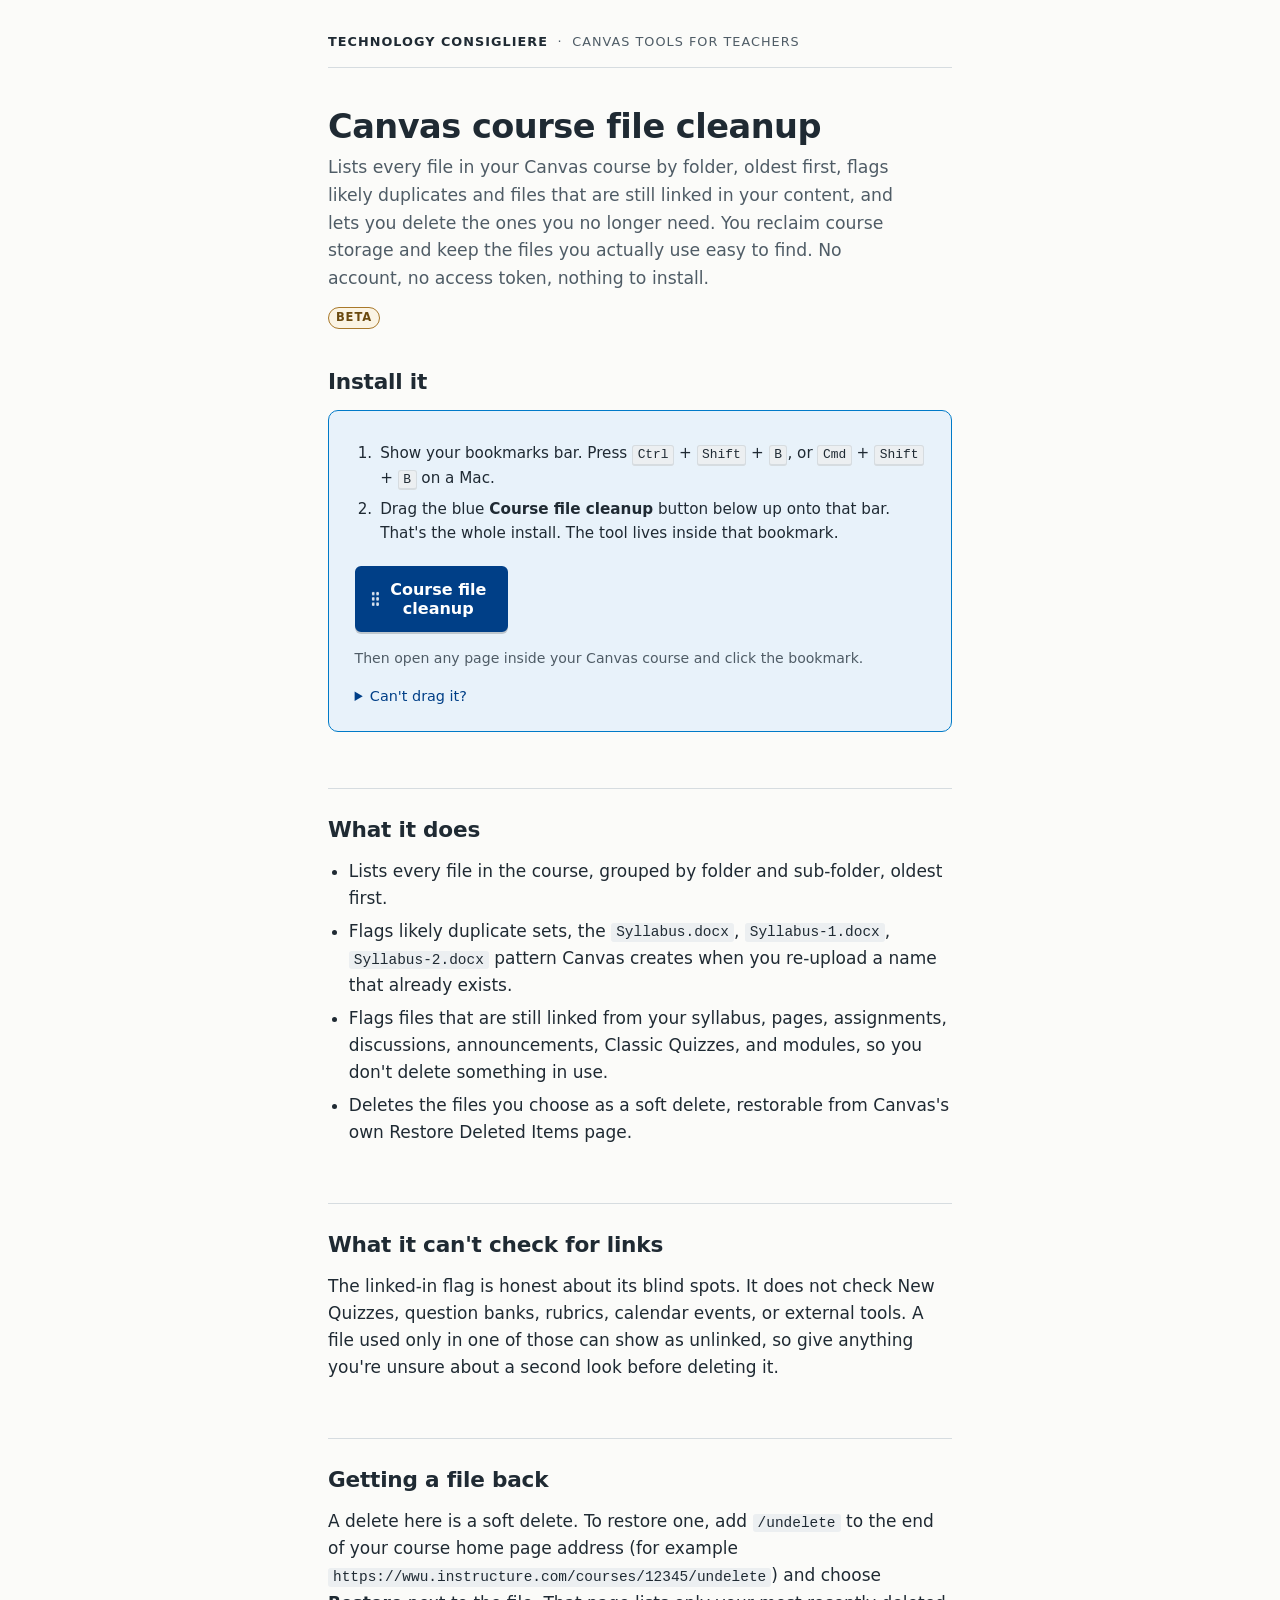
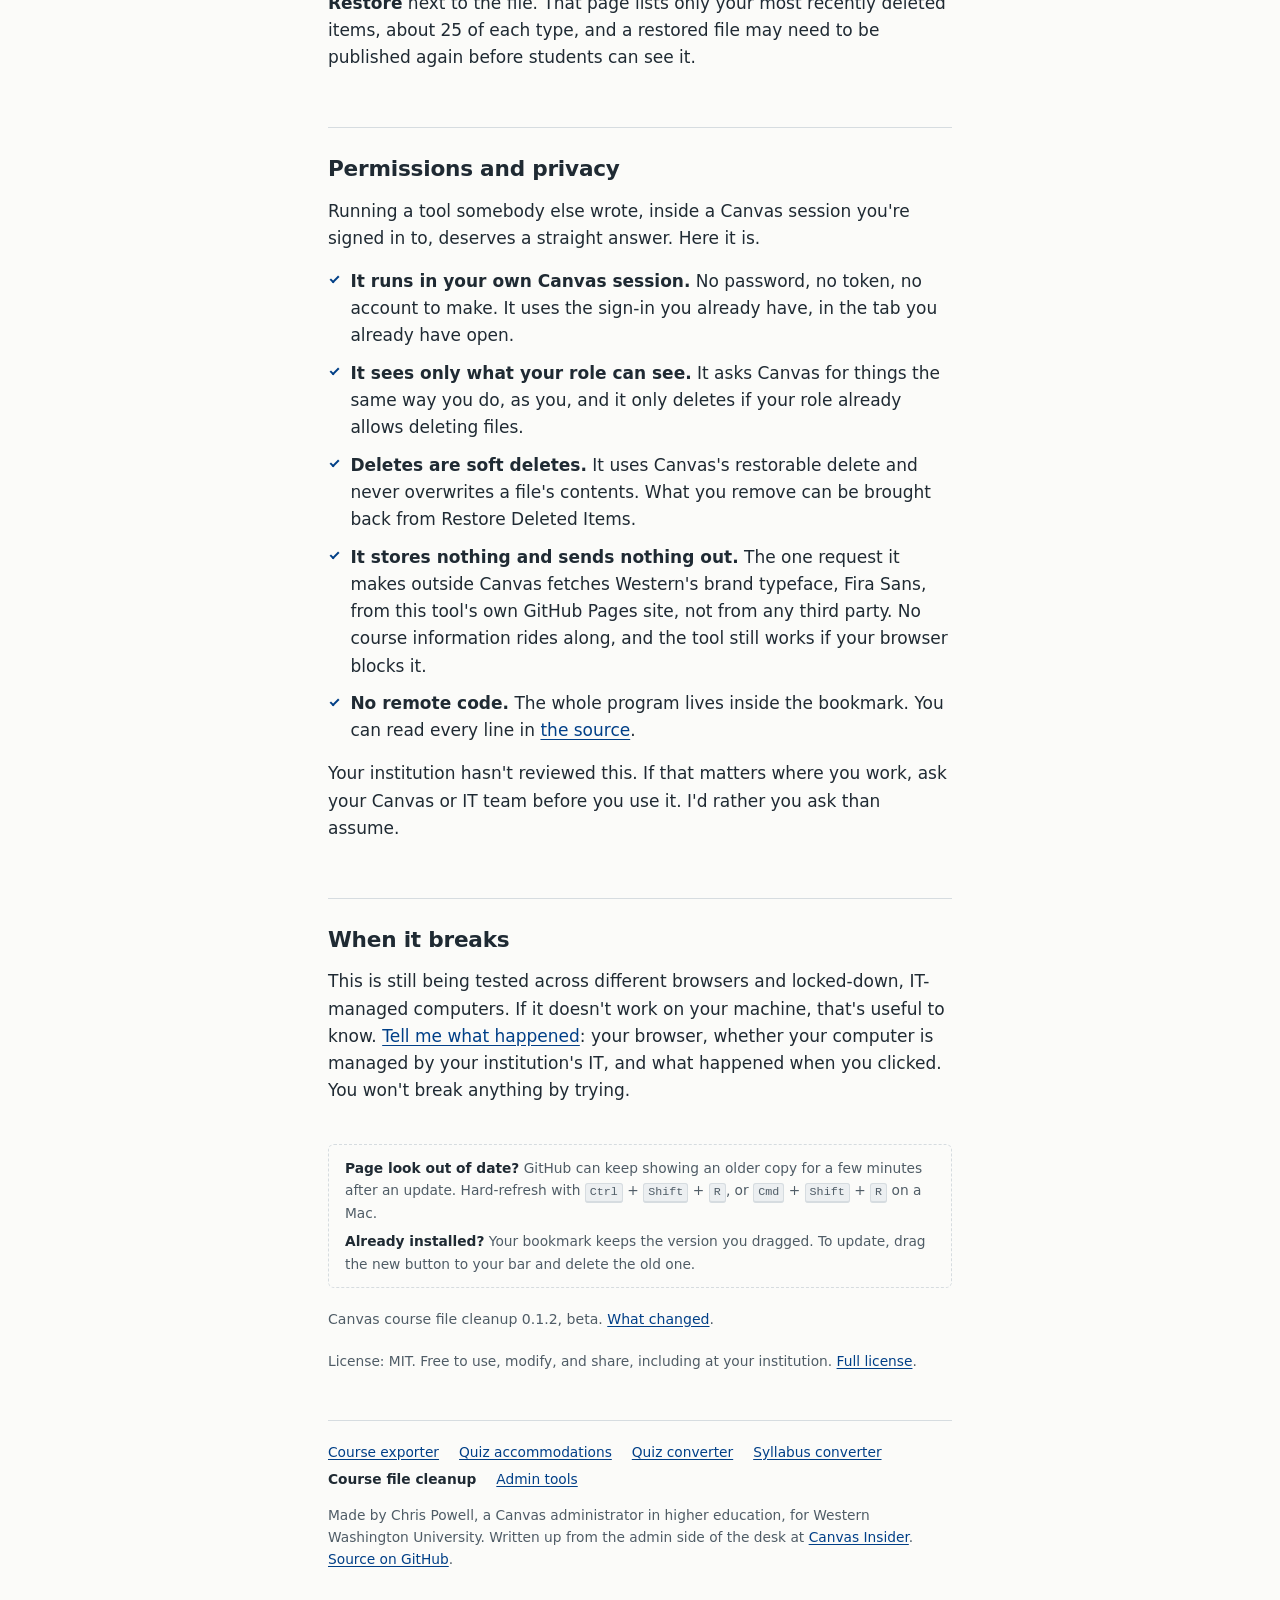
==== commit 61a7cc89: "Footer: same six-tool list on every page, adds Quiz converter Co-Authored-By: Claude Opus 5.5 <norep" ====
--- a/index.html
+++ b/index.html
@@ -382,9 +382,12 @@
 <footer class="tc-foot">
   <nav aria-label="Technology Consigliere Canvas tools">
     <ul>
+      <li><a href="https://techconsigliere.github.io/CanvExporter/">Course exporter</a></li>
+      <li><a href="https://techconsigliere.github.io/CanvAccommodation/">Quiz accommodations</a></li>
+      <li><a href="https://techconsigliere.github.io/CanvQuizConverter/">Quiz converter</a></li>
+      <li><a href="https://techconsigliere.github.io/CanvSyllabus/">Syllabus converter</a></li>
       <li><a href="https://techconsigliere.github.io/CanvCleanup/" aria-current="page">Course file cleanup</a></li>
-      <li><a href="https://techconsigliere.github.io/CanvExporter/teacher/install-exporter.html">Course exporter</a></li>
-      <li><a href="https://techconsigliere.github.io/CanvAccommodation/">Quiz accommodations</a></li>
+      <li><a href="https://techconsigliere.github.io/CanvAdminTools/">Admin tools</a></li>
     </ul>
   </nav>
   <p>Made by Chris Powell, a Canvas administrator in higher education, for Western Washington University. Written up from the admin side of the desk at <a href="https://www.canvasinsider.blog">Canvas Insider</a>. <a href="https://github.com/techconsigliere/CanvCleanup">Source on GitHub</a>.</p>
